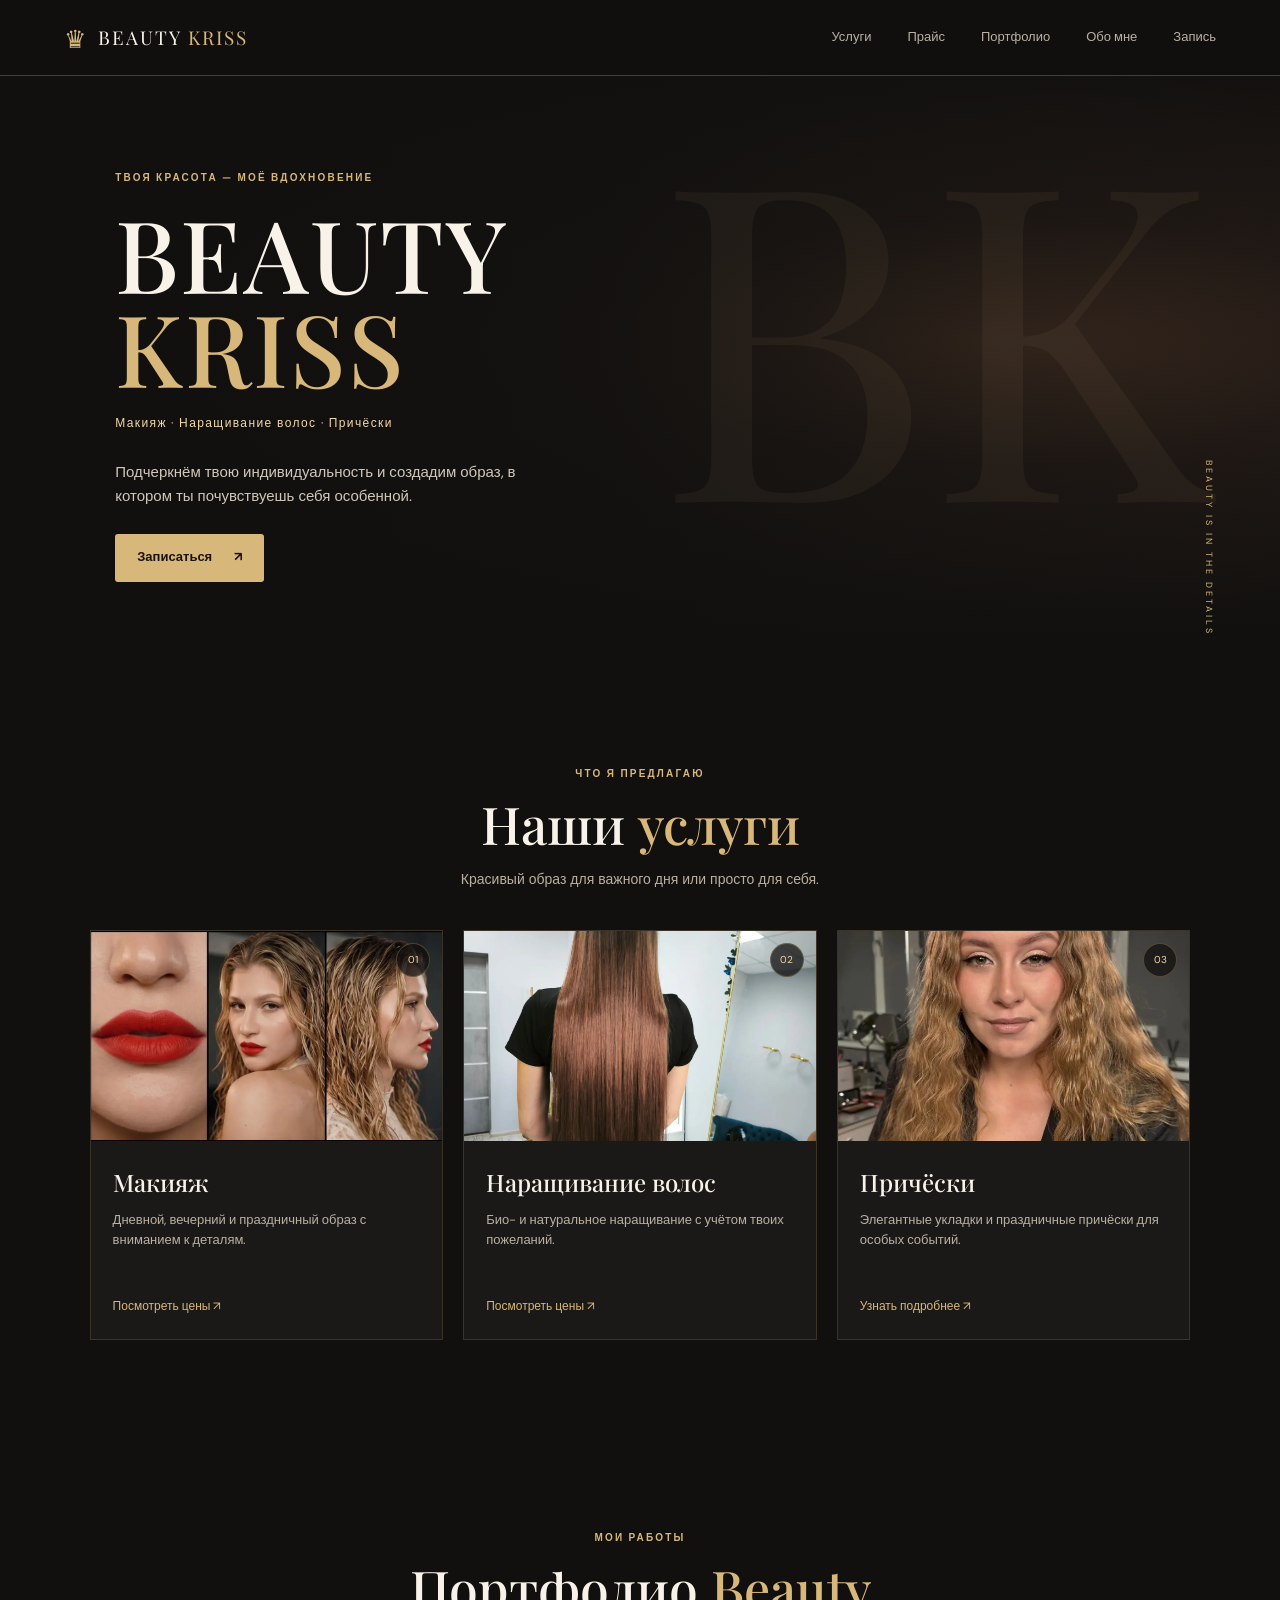
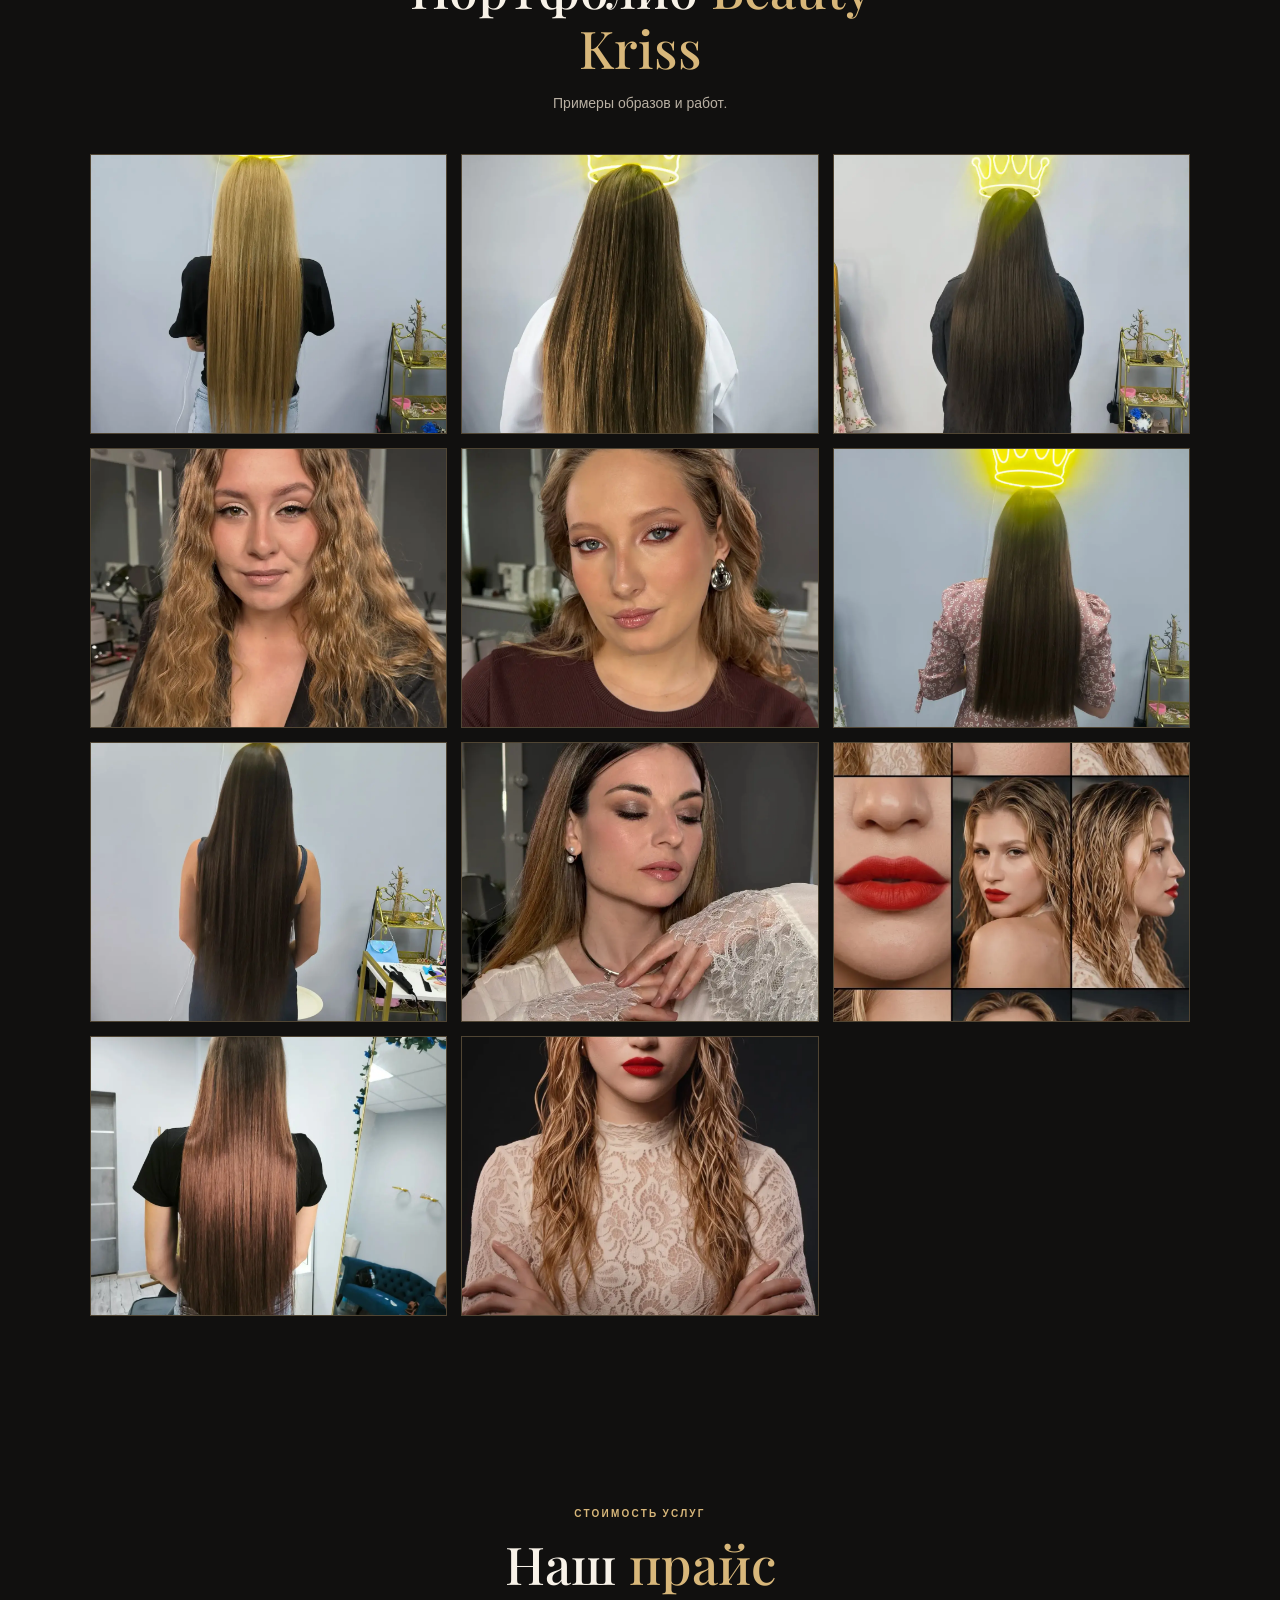
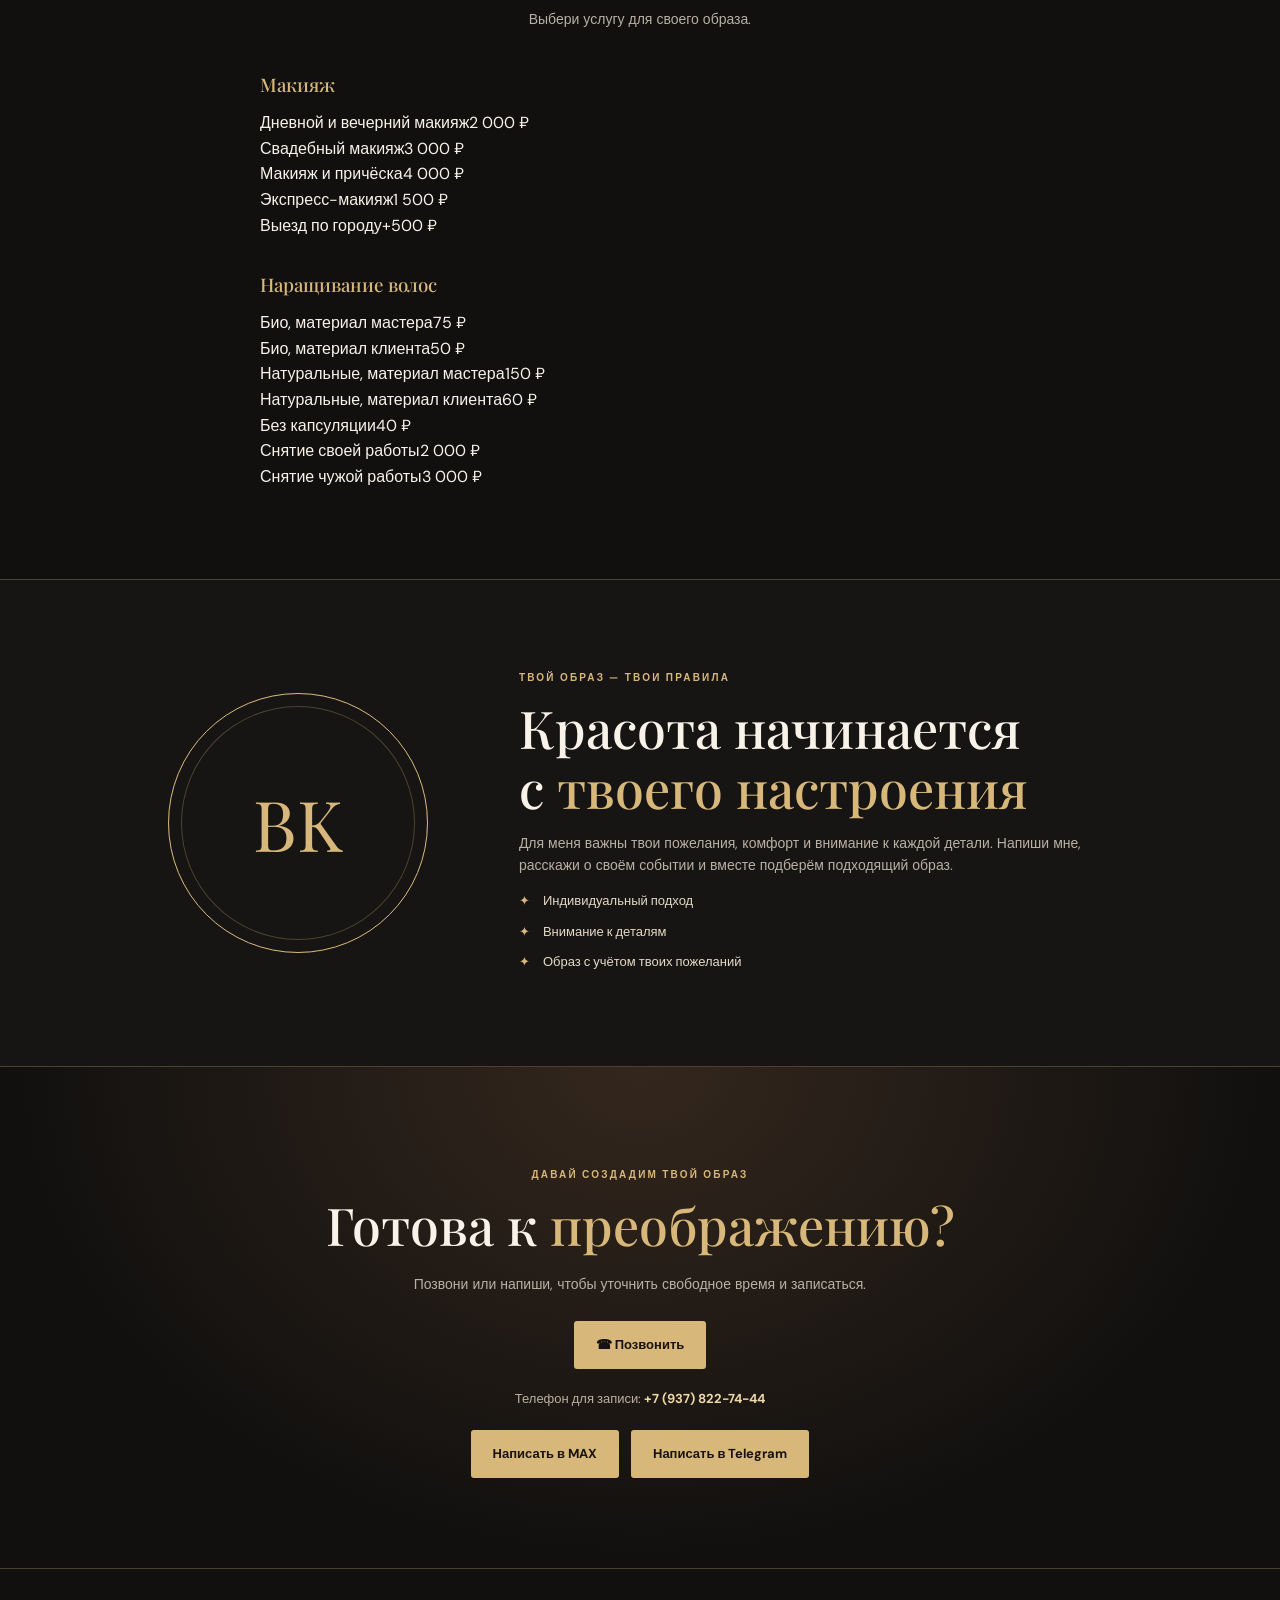
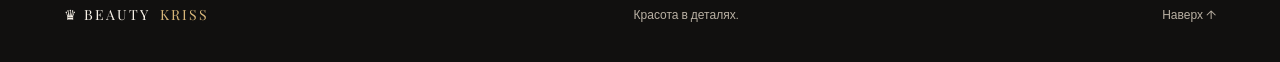
==== index.html @ 86d6865a "Refresh cached portfolio styling" ====
<!DOCTYPE html>
<html lang="ru">
<head>
  <meta charset="UTF-8">
  <meta name="viewport" content="width=device-width, initial-scale=1.0">
  <meta name="theme-color" content="#11100f">
  <meta name="description" content="Beauty Kriss — макияж, наращивание волос и причёски. Запись на услуги.">
  <title>Beauty Kriss — красота в деталях</title>
  <link rel="stylesheet" href="style.css?v=20261013b">
</head>
<body>

<header class="topbar">
  <a class="brand" href="#home" aria-label="Beauty Kriss — главная">
    <span class="crown">♛</span>
    <span>BEAUTY <i>KRISS</i></span>
  </a>
  <button class="menu-toggle" id="menuToggle" aria-label="Открыть меню" aria-expanded="false">☰</button>
  <nav id="navMenu">
    <a href="#services">Услуги</a>
    <a href="#prices">Прайс</a>
    <a href="#portfolio">Портфолио</a>
    <a href="#about">Обо мне</a>
    <a href="#contact">Запись</a>
  </nav>
</header>

<main>
  <section class="hero" id="home">
    <div class="hero-shade"></div>
    <div class="hero-content">
      <p class="eyebrow">ТВОЯ КРАСОТА — МОЁ ВДОХНОВЕНИЕ</p>
      <h1>BEAUTY<br><span>KRISS</span></h1>
      <p class="hero-subtitle">Макияж · Наращивание волос · Причёски</p>
      <p class="hero-copy">Подчеркнём твою индивидуальность и создадим образ, в котором ты почувствуешь себя особенной.</p>
      <a class="button button-gold" href="#contact">Записаться <span>↗</span></a>
    </div>
    <div class="hero-note">BEAUTY IS IN THE DETAILS</div>
  </section>

  <section class="section" id="services">
    <div class="section-heading">
      <p class="eyebrow">ЧТО Я ПРЕДЛАГАЮ</p>
      <h2>Наши <span>услуги</span></h2>
      <p>Красивый образ для важного дня или просто для себя.</p>
    </div>

    <div class="service-grid">
      <article class="service-card">
        <div class="service-art makeup-art" role="img" aria-label="Макияж Beauty Kriss"
          style="position:relative;padding:0;background-image:url('work10jpg.WEBP');background-size:cover;background-position:center;">
          <span style="position:absolute;top:12px;right:12px;background:#11100fbb;">01</span>
        </div>
        <div class="service-info">
          <h3>Макияж</h3>
          <p>Дневной, вечерний и праздничный образ с вниманием к деталям.</p>
          <a href="#prices">Посмотреть цены ↗</a>
        </div>
      </article>

      <article class="service-card">
        <div class="service-art hair-art" role="img" aria-label="Наращивание волос Beauty Kriss"
          style="position:relative;padding:0;background-image:url('work11.jpg.WEBP');background-size:cover;background-position:center;">
          <span style="position:absolute;top:12px;right:12px;background:#11100fbb;">02</span>
        </div>
        <div class="service-info">
          <h3>Наращивание волос</h3>
          <p>Био- и натуральное наращивание с учётом твоих пожеланий.</p>
          <a href="#prices">Посмотреть цены ↗</a>
        </div>
      </article>

      <article class="service-card">
        <div class="service-art style-art" role="img" aria-label="Причёски Beauty Kriss"
          style="position:relative;padding:0;background-image:url('work5.jpg.WEBP');background-size:cover;background-position:center;">
          <span style="position:absolute;top:12px;right:12px;background:#11100fbb;">03</span>
        </div>
        <div class="service-info">
          <h3>Причёски</h3>
          <p>Элегантные укладки и праздничные причёски для особых событий.</p>
          <a href="#contact">Узнать подробнее ↗</a>
        </div>
      </article>
    </div>
  </section>


  <section class="section portfolio-section" id="portfolio">
    <div class="section-heading">
      <p class="eyebrow">МОИ РАБОТЫ</p>
      <h2>Портфолио <span>Beauty Kriss</span></h2>
      <p>Примеры образов и работ.</p>
    </div>
    <div class="portfolio-grid">
      <img src="work1.jpg.WEBP" alt="Работа Beauty Kriss 1" loading="lazy">
      <img src="work3.jpg.WEBP" alt="Работа Beauty Kriss 3" loading="lazy">
      <img src="work4.jpg.WEBP" alt="Работа Beauty Kriss 4" loading="lazy">
      <img src="work5.jpg.WEBP" alt="Работа Beauty Kriss 5" loading="lazy">
      <img src="work6.jpg.WEBP" alt="Работа Beauty Kriss 6" loading="lazy">
      <img src="work7.jpg.WEBP" alt="Работа Beauty Kriss 7" loading="lazy">
      <img src="work8.jpg.WEBP" alt="Работа Beauty Kriss 8" loading="lazy">
      <img src="work9.jpg.WEBP" alt="Работа Beauty Kriss 9" loading="lazy">
      <img src="work10jpg.WEBP" alt="Работа Beauty Kriss 10" loading="lazy">
      <img src="work11.jpg.WEBP" alt="Работа Beauty Kriss 11" loading="lazy">
      <img src="work12.jpg.WEBP" alt="Работа Beauty Kriss 12" loading="lazy">
    </div>
  </section>

  <section class="section" id="prices">
    <div class="section-heading">
      <p class="eyebrow">СТОИМОСТЬ УСЛУГ</p>
      <h2>Наш <span>прайс</span></h2>
      <p>Выбери услугу для своего образа.</p>
    </div>

    <div style="max-width:760px;margin:auto;">
      <h3 style="color:#d8b77a;margin:24px 0 10px;">Макияж</h3>
      <div class="price-row"><span>Дневной и вечерний макияж</span><span>2 000 ₽</span></div>
      <div class="price-row"><span>Свадебный макияж</span><span>3 000 ₽</span></div>
      <div class="price-row"><span>Макияж и причёска</span><span>4 000 ₽</span></div>
      <div class="price-row"><span>Экспресс-макияж</span><span>1 500 ₽</span></div>
      <div class="price-row"><span>Выезд по городу</span><span>+500 ₽</span></div>

      <h3 style="color:#d8b77a;margin:32px 0 10px;">Наращивание волос</h3>
      <div class="price-row"><span>Био, материал мастера</span><span>75 ₽</span></div>
      <div class="price-row"><span>Био, материал клиента</span><span>50 ₽</span></div>
      <div class="price-row"><span>Натуральные, материал мастера</span><span>150 ₽</span></div>
      <div class="price-row"><span>Натуральные, материал клиента</span><span>60 ₽</span></div>
      <div class="price-row"><span>Без капсуляции</span><span>40 ₽</span></div>
      <div class="price-row"><span>Снятие своей работы</span><span>2 000 ₽</span></div>
      <div class="price-row"><span>Снятие чужой работы</span><span>3 000 ₽</span></div>
    </div>
  </section>

  <section class="about-section" id="about">
    <div class="about-mark">BK</div>
    <div>
      <p class="eyebrow">ТВОЙ ОБРАЗ — ТВОИ ПРАВИЛА</p>
      <h2>Красота начинается<br>с <span>твоего настроения</span></h2>
      <p class="about-copy">Для меня важны твои пожелания, комфорт и внимание к каждой детали. Напиши мне, расскажи о своём событии и вместе подберём подходящий образ.</p>
      <ul class="feature-list">
        <li><span>✦</span> Индивидуальный подход</li>
        <li><span>✦</span> Внимание к деталям</li>
        <li><span>✦</span> Образ с учётом твоих пожеланий</li>
      </ul>
    </div>
  </section>

  <section class="contact-section" id="contact">
    <p class="eyebrow">ДАВАЙ СОЗДАДИМ ТВОЙ ОБРАЗ</p>
    <h2>Готова к <span>преображению?</span></h2>
    <p>Позвони или напиши, чтобы уточнить свободное время и записаться.</p>

    <a class="button button-gold phone-link" id="phoneLink" href="tel:+79378227444">☎ Позвонить</a>

    <p class="phone-hint">Телефон для записи: <strong id="phoneText">+7 (937) 822-74-44</strong></p>

    <div style="display:flex;flex-wrap:wrap;justify-content:center;gap:12px;margin-top:20px;">
      <a class="button button-gold" href="https://max.ru/u/f9LHodD0cOLZ28p6ov35rkAHm4sBZKcJCW_6r4HFqyPBgzmiz52YJrcpOV4" target="_blank" rel="noopener">Написать в MAX</a>
      <a class="button button-gold" href="https://t.me/mamakriss" target="_blank" rel="noopener">Написать в Telegram</a>
    </div>
  </section>
</main>

<footer>
  <a class="brand footer-brand" href="#home">♛ BEAUTY <i>KRISS</i></a>
  <p>Красота в деталях.</p>
  <a href="#home" class="back-top">Наверх ↑</a>
</footer>

<script src="script.js"></script>
</body>
</html>

<!-- Trigger GitHub Pages rebuild for the latest Beauty Kriss update -->
---- style.css ----
@import url('https://fonts.googleapis.com/css2?family=DM+Sans:wght@400;500;600;700&family=Playfair+Display:wght@400;500;600;700&display=swap');

:root {
  --bg: #11100f;
  --panel: #1b1917;
  --gold: #d8b77a;
  --gold-light: #f0d9a8;
  --cream: #f8f2e8;
  --muted: #b9b0a3;
  --line: rgba(216,183,122,.28);
}
* { box-sizing: border-box; }
html { scroll-behavior: smooth; scroll-padding-top: 80px; }
body { margin: 0; background: var(--bg); color: var(--cream); font-family: 'DM Sans', Arial, sans-serif; line-height: 1.6; }
a { color: inherit; text-decoration: none; }
.topbar { min-height: 76px; padding: 15px clamp(18px, 5vw, 70px); display: flex; align-items: center; justify-content: space-between; gap: 24px; background: rgba(17,16,15,.96); border-bottom: 1px solid var(--line); position: sticky; top: 0; z-index: 10; }
.brand { display: flex; align-items: center; gap: 10px; font-family: 'Playfair Display', Georgia, serif; letter-spacing: 2px; font-size: 19px; }
.brand i { color: var(--gold); font-style: normal; }
.crown { color: var(--gold); font-size: 25px; }
nav { display: flex; gap: clamp(14px, 3vw, 36px); color: var(--muted); font-size: 13px; }
nav a:hover, .service-info a:hover { color: var(--gold-light); }
.menu-toggle { display: none; border: 1px solid var(--line); color: var(--gold); background: transparent; border-radius: 8px; padding: 8px 11px; font-size: 19px; }
.hero { min-height: 590px; position: relative; display: flex; align-items: center; overflow: hidden; padding: 70px clamp(22px, 9vw, 130px); background: radial-gradient(ellipse at 78% 45%, #493324 0%, #241b16 27%, #11100f 65%); }
.hero:after { content: 'BK'; position: absolute; right: 5%; top: 4%; font: 300 clamp(190px, 36vw, 440px)/1 'Playfair Display', Georgia, serif; color: rgba(216,183,122,.055); pointer-events: none; }
.hero-shade { position: absolute; inset: 0; background: linear-gradient(90deg, rgba(17,16,15,.96) 0%, rgba(17,16,15,.82) 48%, rgba(17,16,15,.2) 100%); }
.hero-content { position: relative; z-index: 1; max-width: 620px; }
.eyebrow { color: var(--gold); letter-spacing: 2.2px; font-size: 10px; font-weight: 700; }
h1, h2, h3 { font-family: 'Playfair Display', Georgia, serif; font-weight: 500; }
h1 { font-size: clamp(54px, 9vw, 100px); line-height: .94; letter-spacing: 2px; margin: 20px 0; }
h1 span, h2 span { color: var(--gold); }
.hero-subtitle { color: var(--gold-light); font-size: 12px; letter-spacing: 1.4px; }
.hero-copy { max-width: 420px; color: #d0c7bc; font-size: 15px; margin: 26px 0; }
.button { min-height: 48px; display: inline-flex; align-items: center; justify-content: center; gap: 22px; padding: 13px 22px; border-radius: 3px; font-size: 13px; font-weight: 700; transition: transform .2s, background .2s; }
.button:hover { transform: translateY(-2px); }
.button-gold { background: var(--gold); color: #19130d; }
.button-gold:hover { background: var(--gold-light); }
.hero-note { position: absolute; right: 5%; bottom: 30px; z-index: 1; font-size: 9px; letter-spacing: 3px; color: var(--gold); writing-mode: vertical-rl; }
.section { padding: 90px clamp(20px, 7vw, 100px); }
.section-heading { text-align: center; max-width: 550px; margin: 0 auto 40px; }
.section-heading h2, .about-section h2, .contact-section h2 { font-size: clamp(34px, 5vw, 52px); line-height: 1.15; margin: 12px 0; }
.section-heading > p:last-child, .contact-section > p:not(.eyebrow):not(.phone-hint):not(.small-note) { color: var(--muted); font-size: 14px; }
.service-grid { display: grid; grid-template-columns: repeat(3, minmax(0, 1fr)); gap: 20px; max-width: 1120px; margin: auto; }
.service-card { background: var(--panel); border: 1px solid rgba(216,183,122,.16); }
.service-art { height: 210px; display: flex; align-items: flex-start; justify-content: flex-end; padding: 15px; background-color: #35271f; background-image: linear-gradient(145deg, rgba(216,183,122,.12), transparent 50%), radial-gradient(ellipse at 45% 80%, #805b40 0%, #38261d 42%, #191615 75%); }
.service-art span { color: var(--gold-light); border: 1px solid var(--line); border-radius: 50%; width: 34px; height: 34px; display: grid; place-items: center; font-size: 10px; }
.hair-art { background-image: linear-gradient(145deg, rgba(216,183,122,.1), transparent 50%), radial-gradient(ellipse at 60% 75%, #654735 0%, #2a201a 50%, #171514 80%); }
.style-art { background-image: linear-gradient(145deg, rgba(216,183,122,.12), transparent 50%), radial-gradient(ellipse at 40% 70%, #76513c 0%, #30221b 50%, #171514 80%); }
.service-info { padding: 22px; }
.service-info h3 { font-size: 24px; margin: 0 0 8px; }
.service-info p { color: var(--muted); font-size: 13px; min-height: 62px; margin: 0 0 20px; }
.service-info a { color: var(--gold); font-size: 12px; }

.portfolio-grid { display: grid; grid-template-columns: repeat(3, minmax(0, 1fr)); gap: 14px; max-width: 1120px; margin: auto; }
.portfolio-grid img { display: block; width: 100%; height: clamp(170px, 24vw, 280px); aspect-ratio: auto; object-fit: cover; border: 1px solid var(--line); background: var(--panel); }

.about-section { border-top: 1px solid var(--line); border-bottom: 1px solid var(--line); background: #171513; padding: 80px clamp(22px, 10vw, 140px); display: grid; grid-template-columns: .7fr 1.3fr; align-items: center; gap: 50px; }
.about-mark { width: min(260px, 100%); aspect-ratio: 1; border: 1px solid var(--gold); border-radius: 50%; display: grid; place-items: center; color: var(--gold); font: 70px 'Playfair Display', Georgia, serif; box-shadow: inset 0 0 0 12px #171513, inset 0 0 0 13px var(--line); margin: auto; }
.about-copy { max-width: 620px; color: var(--muted); font-size: 14px; }
.feature-list { list-style: none; padding: 0; display: grid; gap: 10px; color: #e5d9c8; font-size: 13px; }
.feature-list span { color: var(--gold); margin-right: 10px; }
.contact-section { padding: 90px 20px; text-align: center; background: radial-gradient(ellipse at center top, #34271d, #11100f 70%); }
.contact-section > p:not(.eyebrow):not(.phone-hint):not(.small-note) { max-width: 460px; margin: 18px auto 26px; }
.phone-hint { color: var(--muted); font-size: 13px; margin-top: 20px; }
.phone-hint strong { color: var(--gold-light); }
.small-note { font-size: 11px; color: #84796d; }
footer { padding: 25px clamp(20px, 5vw, 70px); display: flex; align-items: center; justify-content: space-between; gap: 16px; border-top: 1px solid var(--line); }
footer p, .back-top { color: var(--muted); font-size: 12px; }
.footer-brand { font-size: 14px; }
@media (max-width: 700px) {
  .topbar { min-height: 66px; }
  .brand { font-size: 16px; }
  .menu-toggle { display: block; }
  nav { display: none; position: absolute; left: 0; right: 0; top: 65px; padding: 18px 22px 22px; background: #171513; border-bottom: 1px solid var(--line); flex-direction: column; gap: 17px; }
  nav.open { display: flex; }
  .hero { min-height: 590px; padding-top: 75px; padding-bottom: 85px; background-position: center; }
  .hero-shade { background: linear-gradient(90deg, rgba(17,16,15,.94), rgba(17,16,15,.58)), linear-gradient(0deg, rgba(17,16,15,.5), transparent); }
  .hero-copy { font-size: 14px; }
  .hero-note { right: 15px; }
  .section { padding-top: 65px; padding-bottom: 65px; }
  .service-grid { grid-template-columns: 1fr; max-width: 440px; }
  .portfolio-grid { grid-template-columns: repeat(2, minmax(0, 1fr)); gap: 10px; }
  .portfolio-grid img { height: 165px; }
  .service-art { height: 190px; }
  .service-info p { min-height: 0; }
  .about-section { grid-template-columns: 1fr; gap: 32px; padding-top: 60px; padding-bottom: 60px; }
  .about-mark { width: 150px; font-size: 48px; }
  footer { flex-wrap: wrap; }
}
@media (prefers-reduced-motion: reduce) { html { scroll-behavior: auto; } *, *::before, *::after { transition: none !important; } }
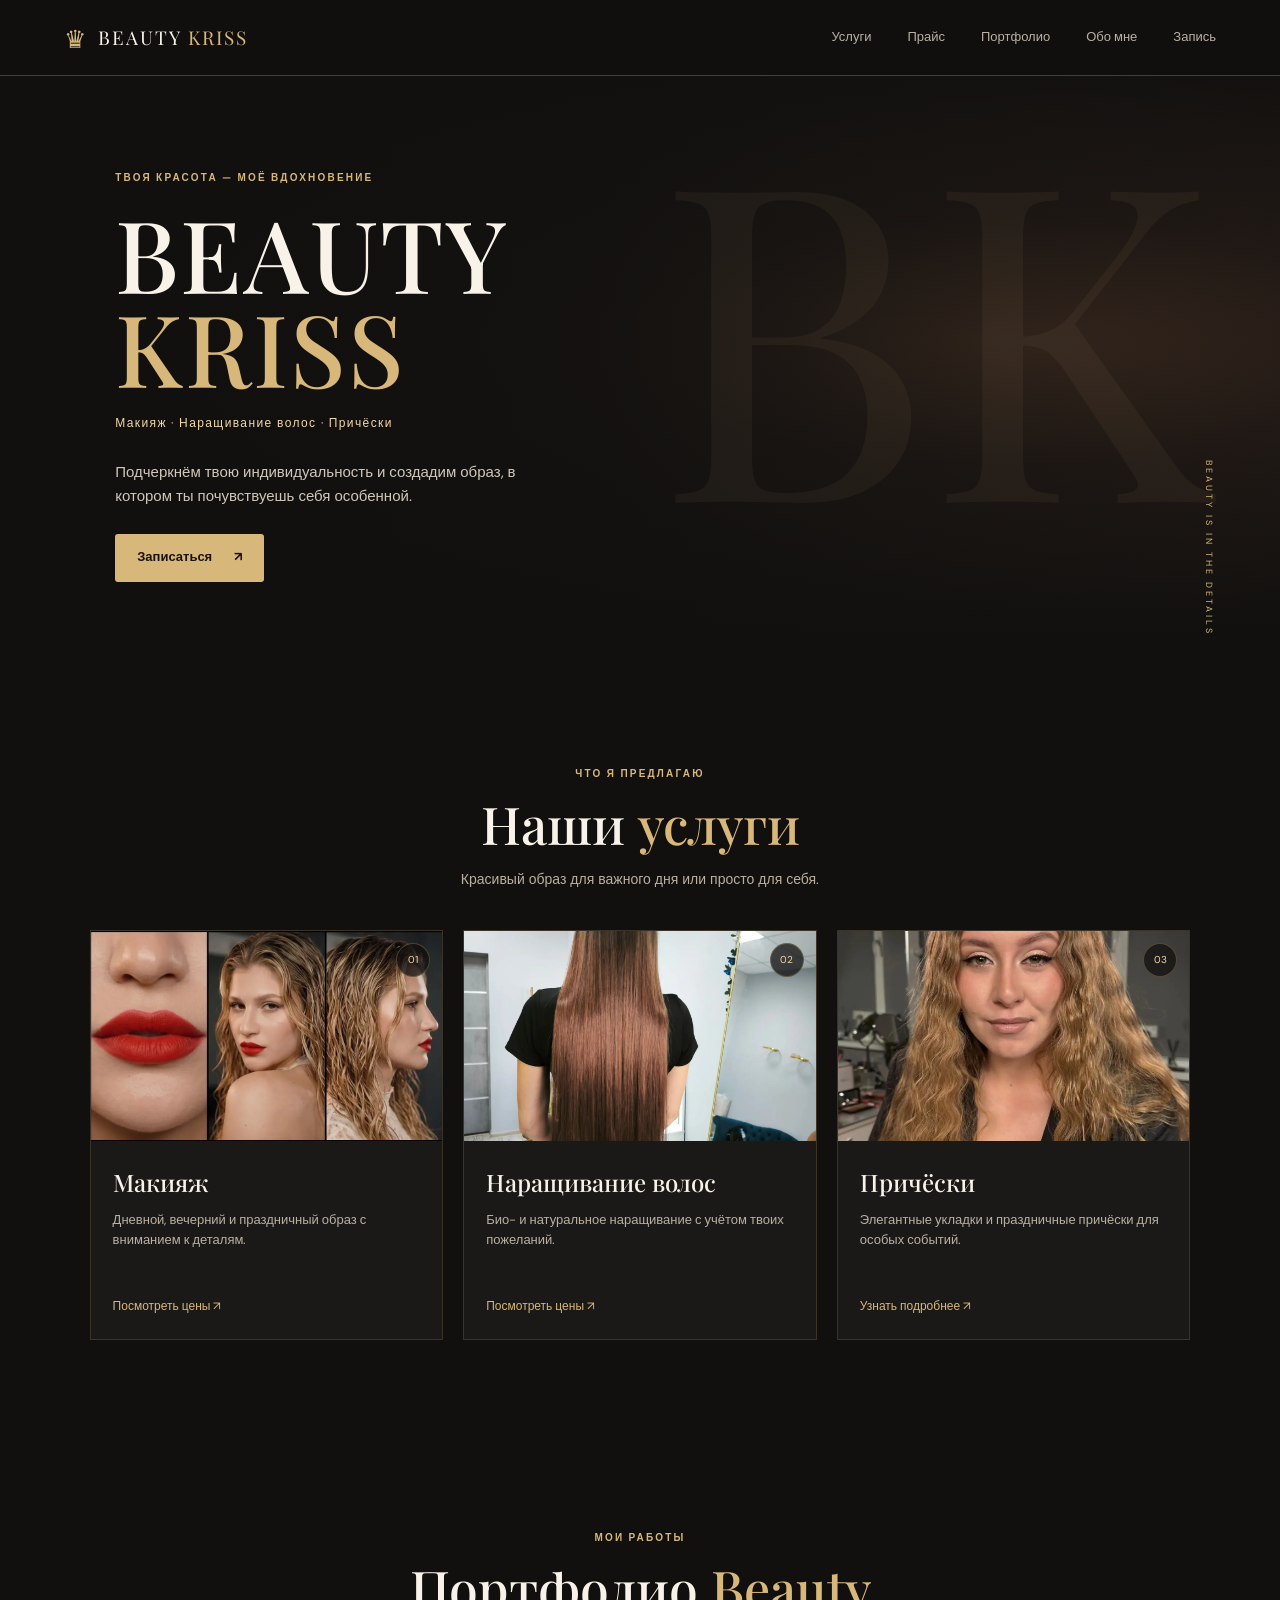
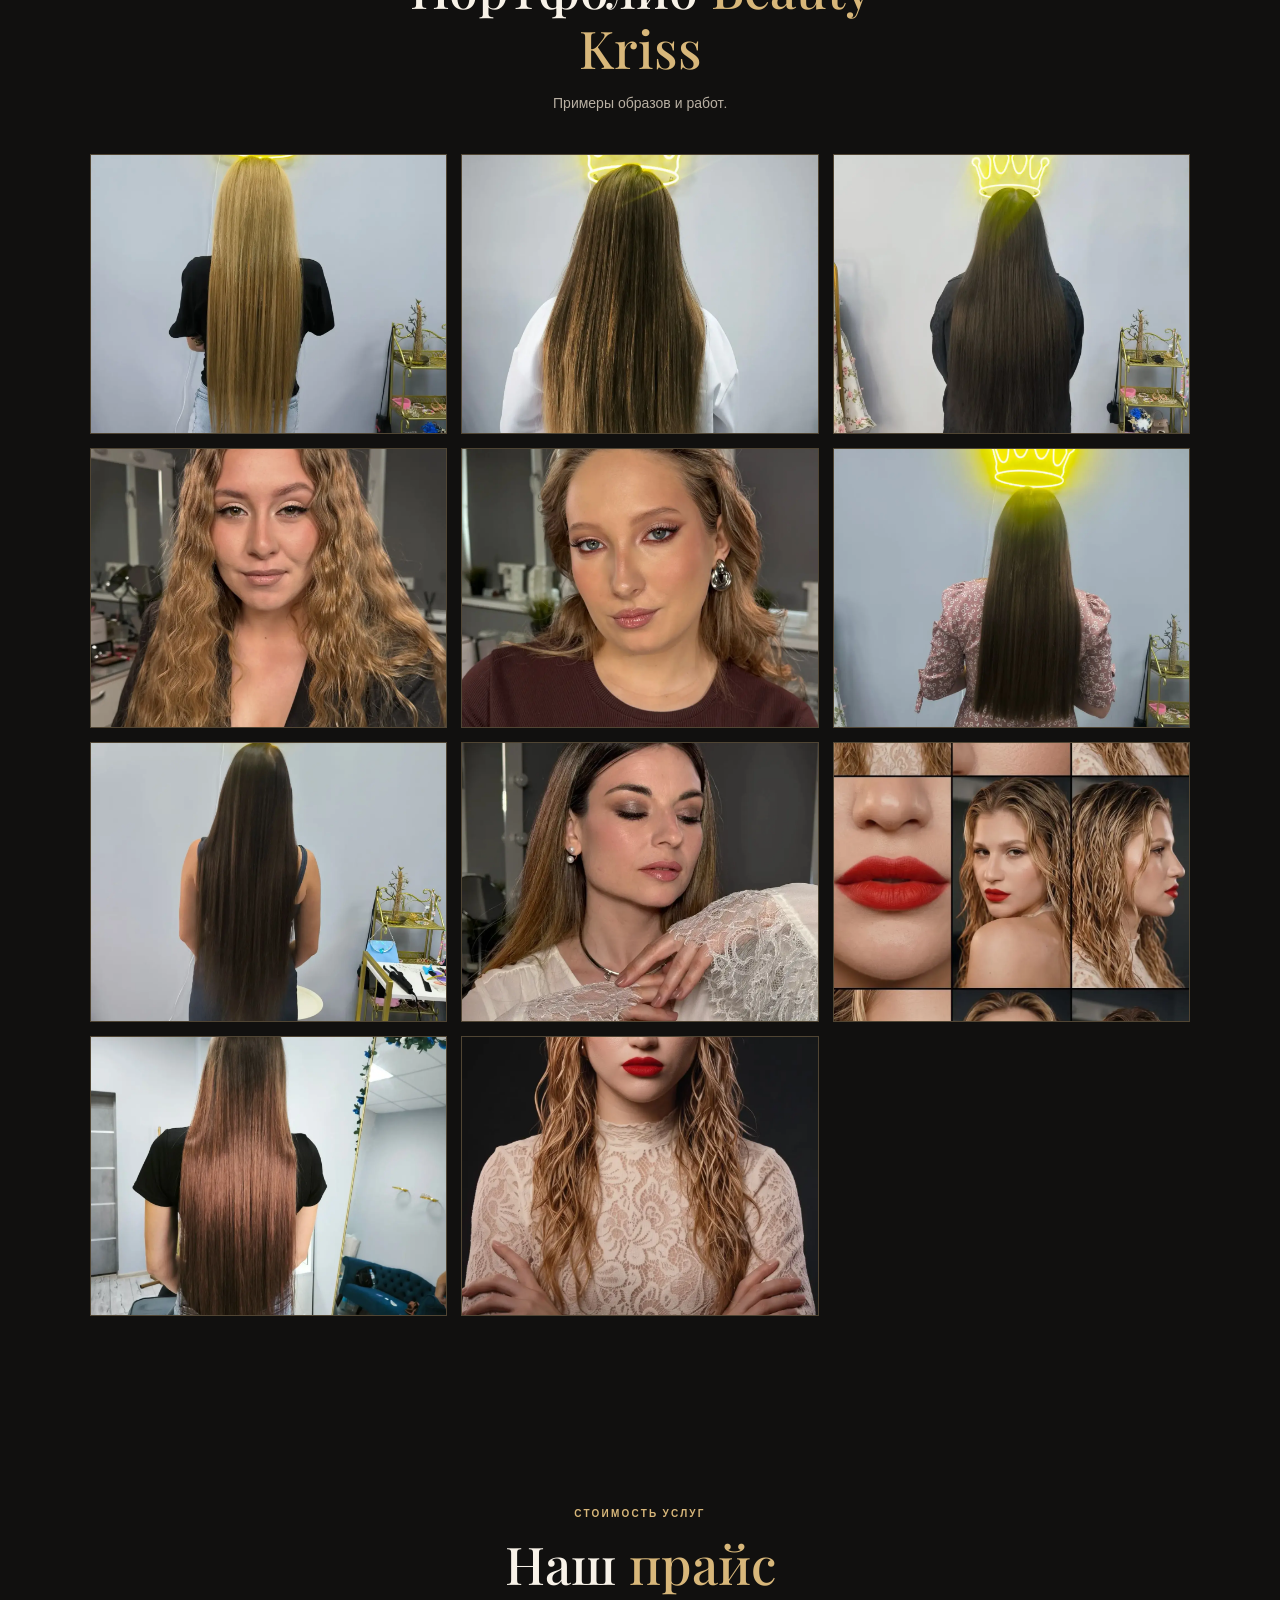
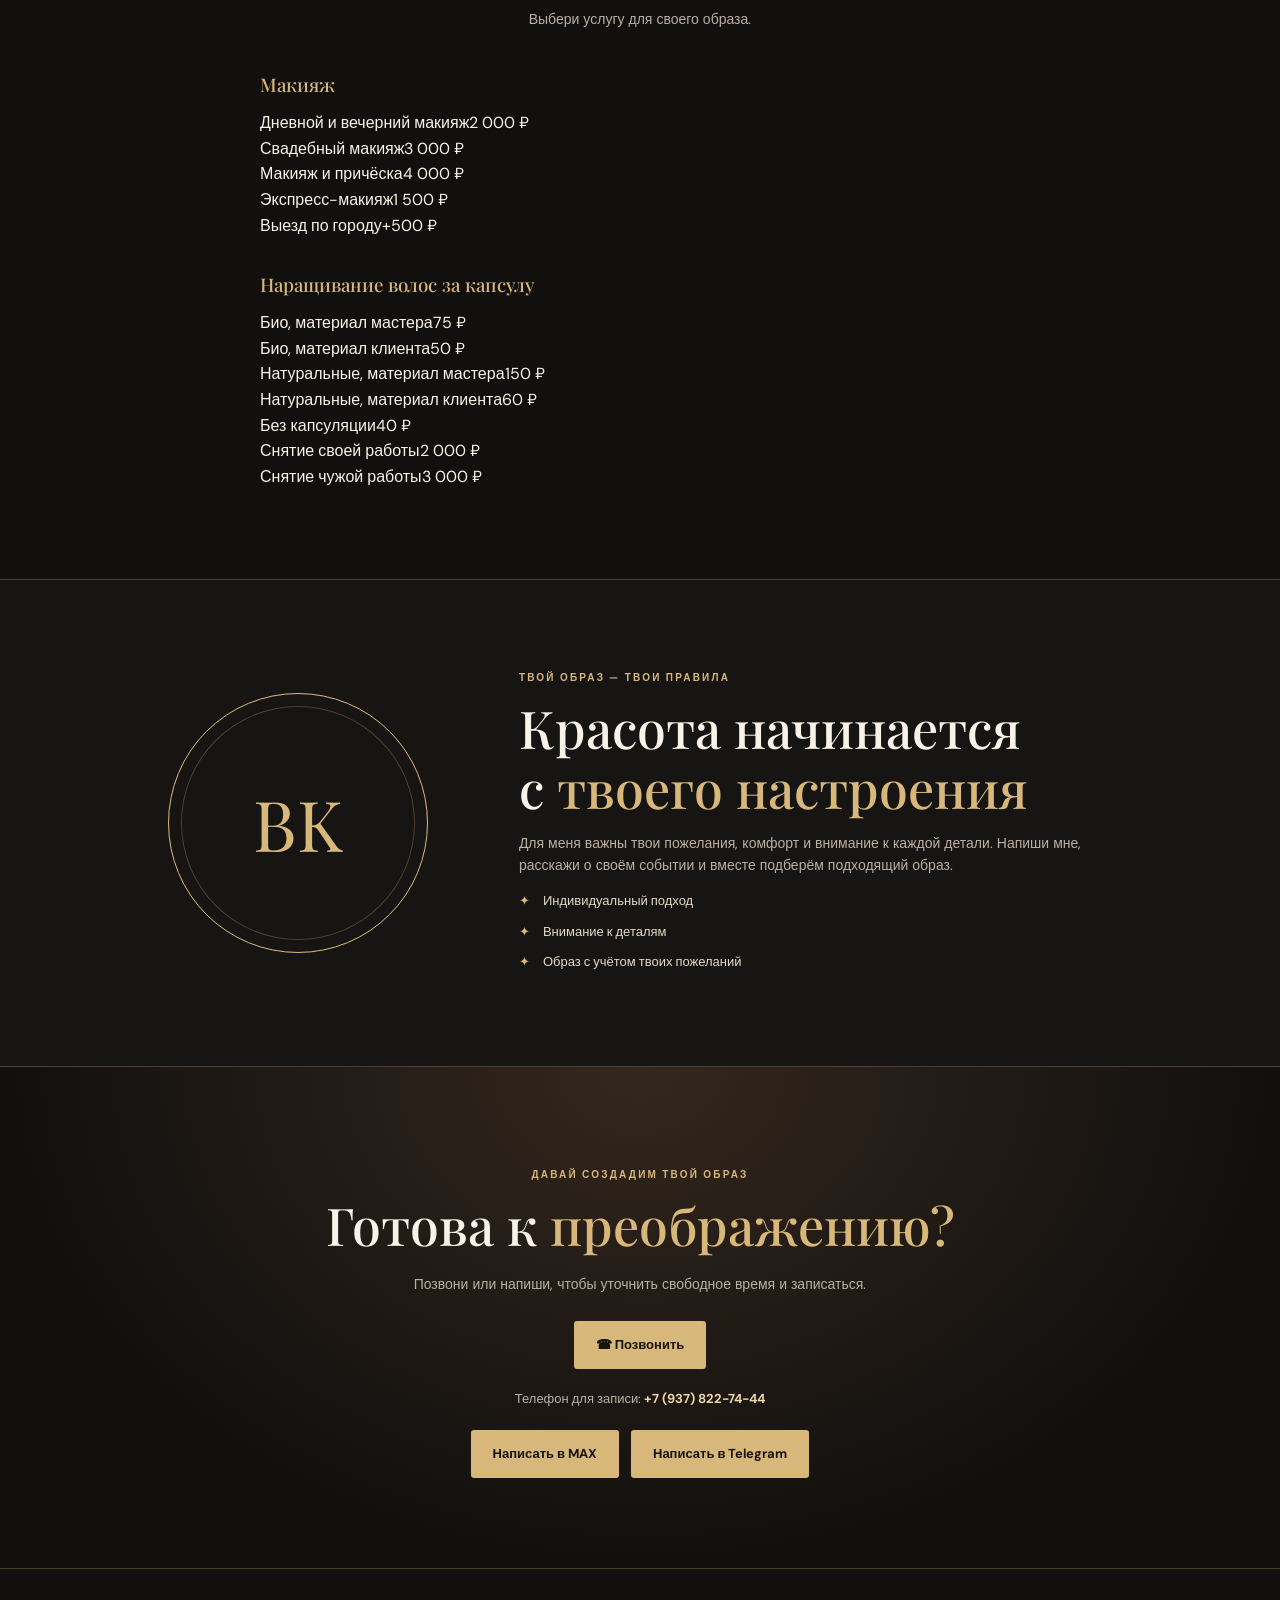
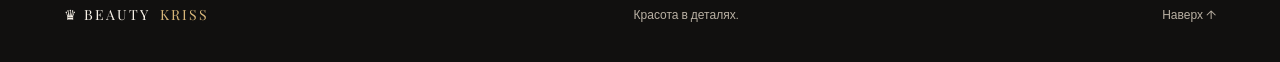
==== commit 91960ce9: "Update hair extension price heading" ====
--- a/index.html
+++ b/index.html
@@ -122,7 +122,7 @@
       <div class="price-row"><span>Экспресс-макияж</span><span>1 500 ₽</span></div>
       <div class="price-row"><span>Выезд по городу</span><span>+500 ₽</span></div>
 
-      <h3 style="color:#d8b77a;margin:32px 0 10px;">Наращивание волос</h3>
+      <h3 style="color:#d8b77a;margin:32px 0 10px;">Наращивание волос за капсулу</h3>
       <div class="price-row"><span>Био, материал мастера</span><span>75 ₽</span></div>
       <div class="price-row"><span>Био, материал клиента</span><span>50 ₽</span></div>
       <div class="price-row"><span>Натуральные, материал мастера</span><span>150 ₽</span></div>
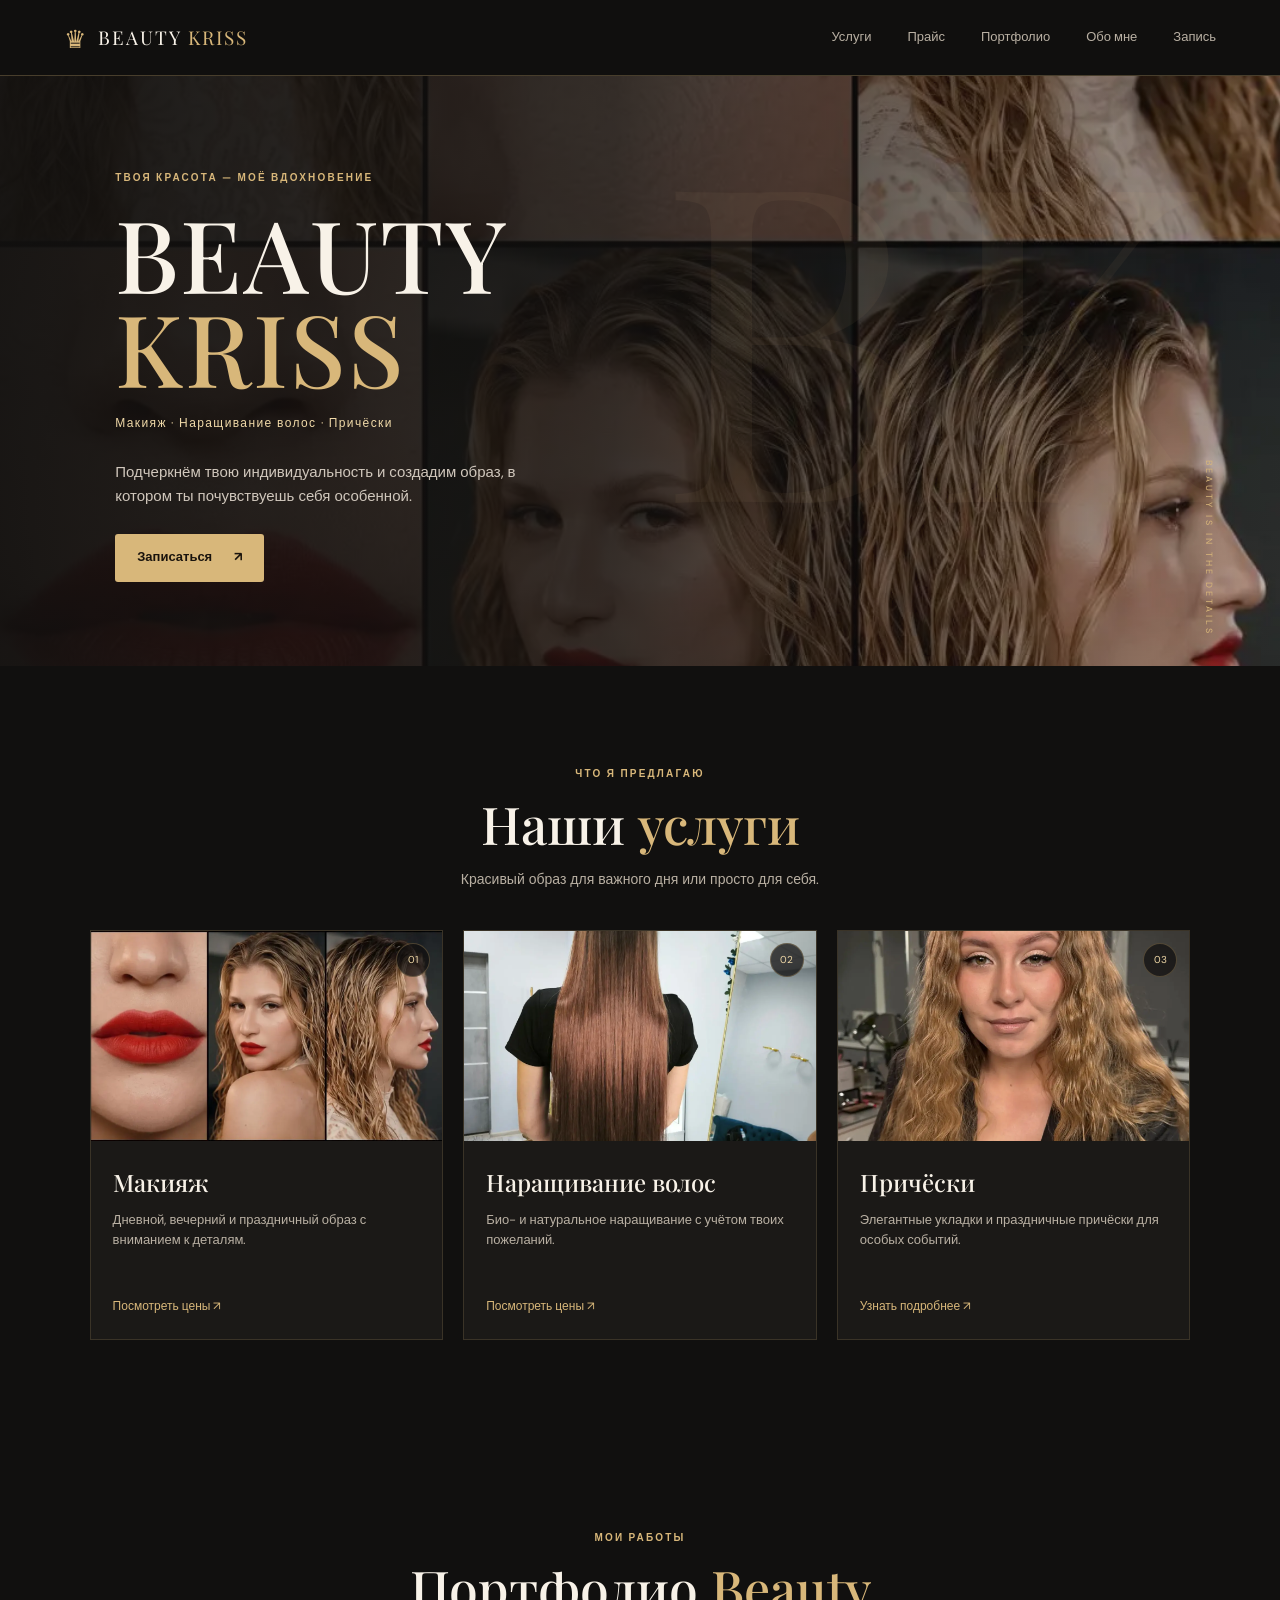
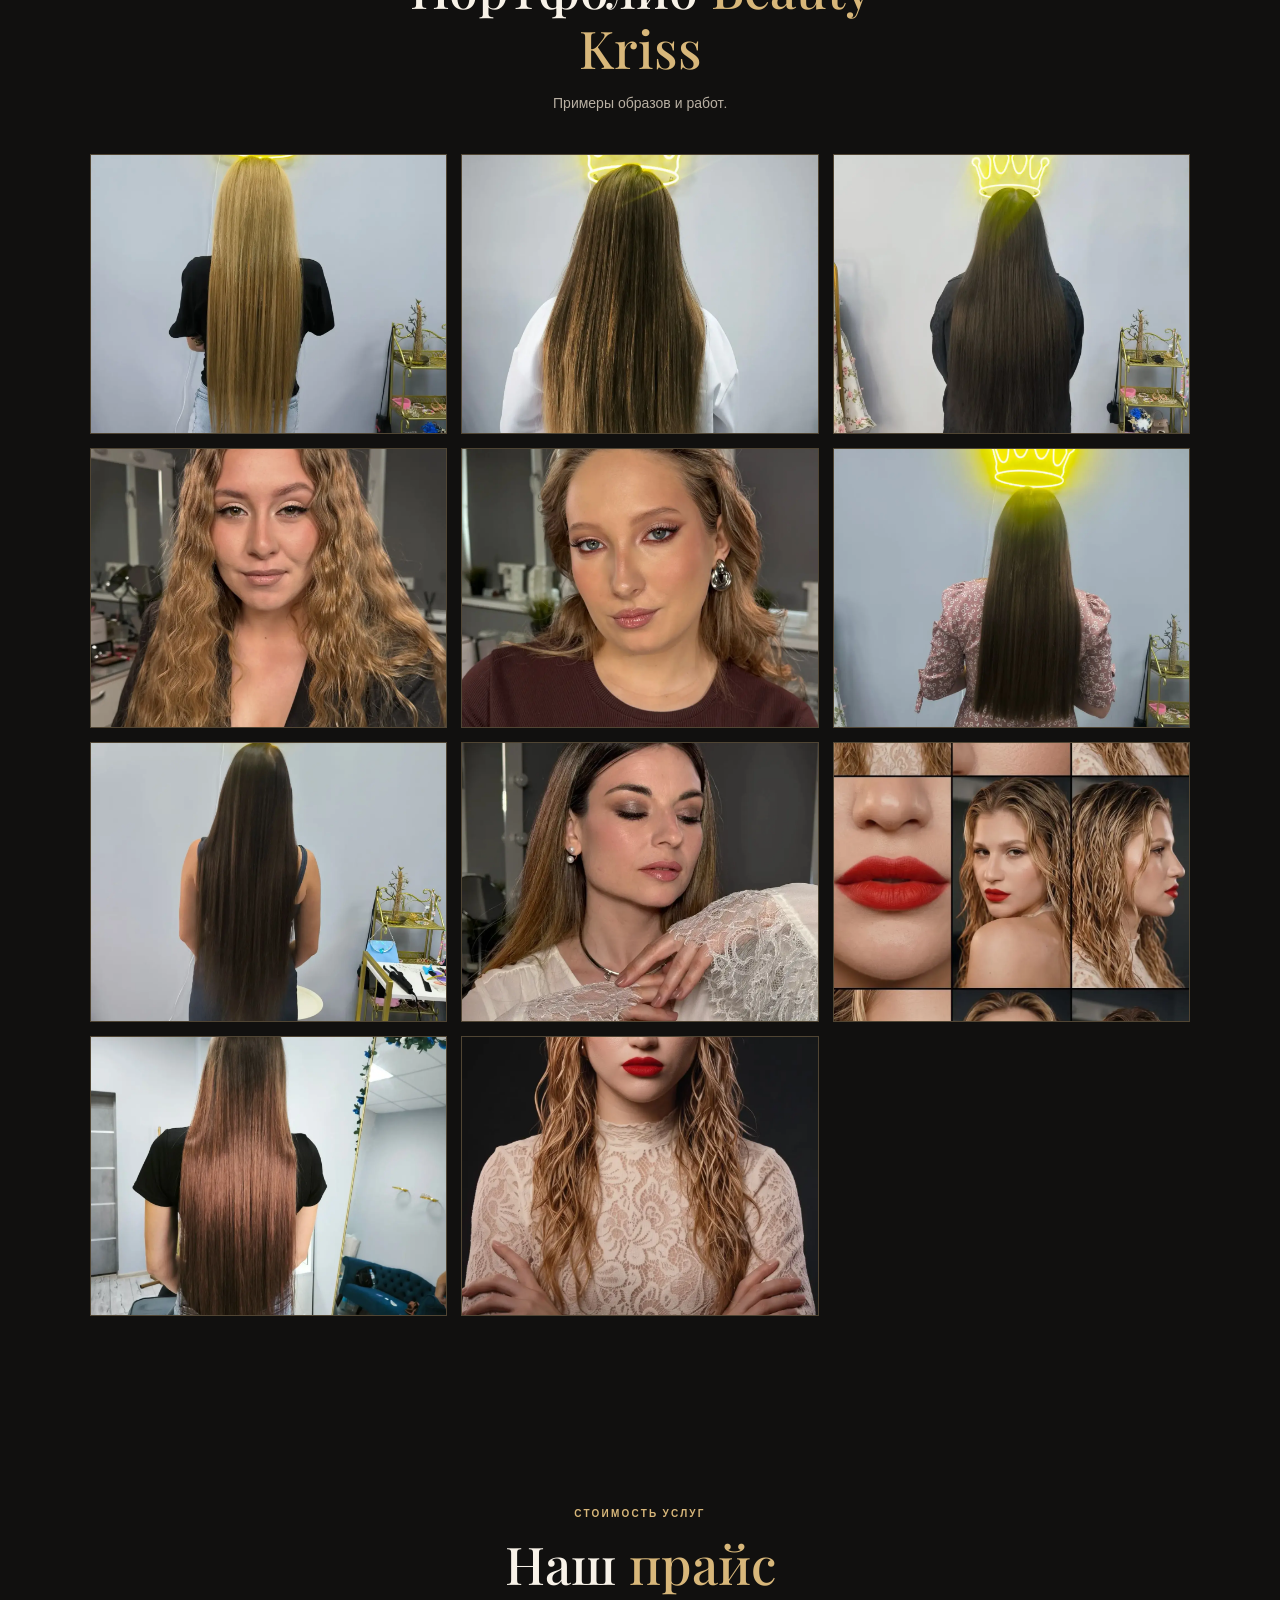
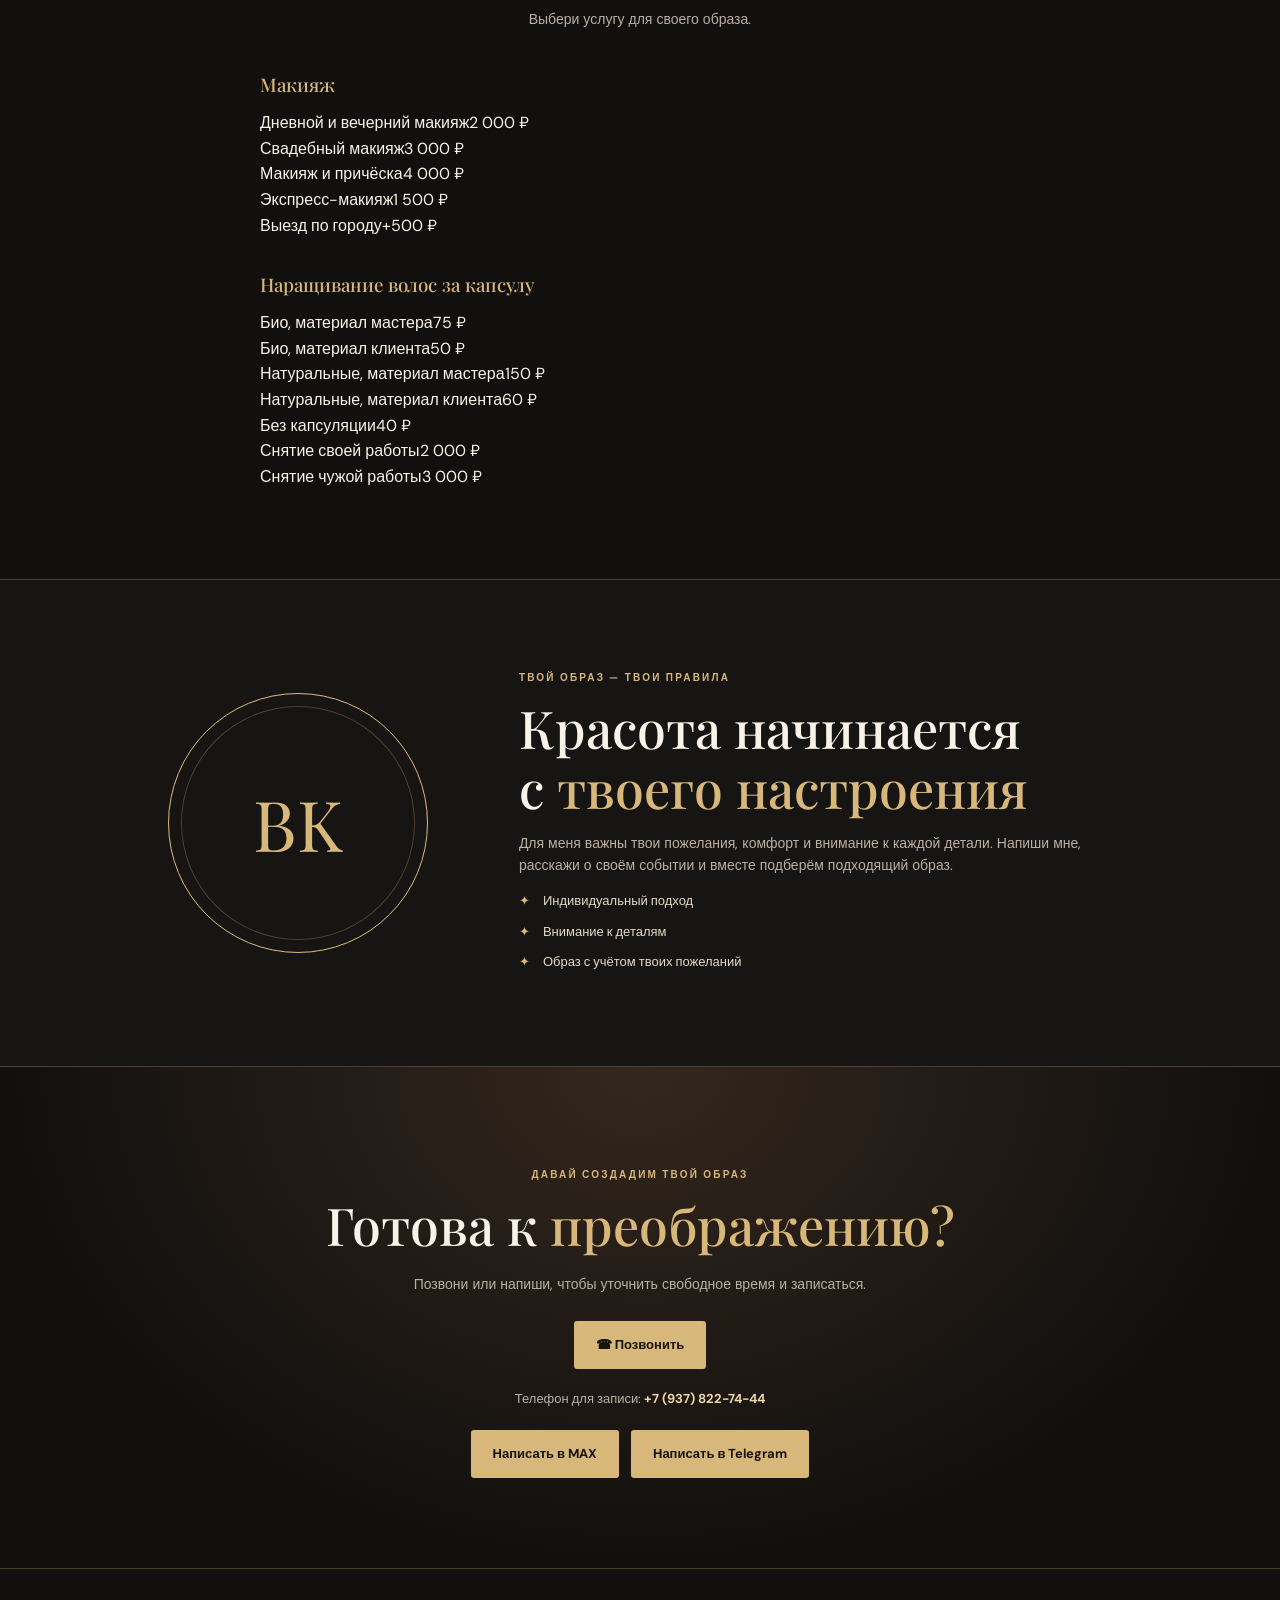
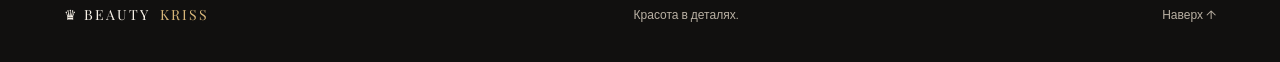
==== commit 357ffc09: "Refresh stylesheet cache for hero photo" ====
--- a/index.html
+++ b/index.html
@@ -5,9 +5,19 @@
   <meta charset="UTF-8">
   <meta name="viewport" content="width=device-width, initial-scale=1.0">
   <meta name="theme-color" content="#11100f">
-  <meta name="description" content="Beauty Kriss — макияж, наращивание волос и причёски. Запись на услуги.">
+  <meta name="description" content="Beauty Kriss — макияж, наращивание волос за капсулу и причёски. Посмотрите портфолио, цены и запишитесь на услугу.">
+  <meta property="og:type" content="website">
+  <meta property="og:site_name" content="Beauty Kriss">
+  <meta property="og:title" content="Beauty Kriss — макияж и наращивание волос">
+  <meta property="og:description" content="Макияж, наращивание волос за капсулу и причёски. Портфолио, цены и запись на услуги.">
+  <meta property="og:url" content="https://timkaok888-lab.github.io/beauty-kriss/">
+  <meta property="og:image" content="https://timkaok888-lab.github.io/beauty-kriss/work10jpg.WEBP">
+  <meta name="twitter:card" content="summary_large_image">
+  <meta name="twitter:title" content="Beauty Kriss — макияж и наращивание волос">
+  <meta name="twitter:description" content="Макияж, наращивание волос за капсулу и причёски. Портфолио, цены и запись на услуги.">
+  <meta name="twitter:image" content="https://timkaok888-lab.github.io/beauty-kriss/work10jpg.WEBP">
   <title>Beauty Kriss — красота в деталях</title>
-  <link rel="stylesheet" href="style.css?v=20261013b">
+  <link rel="stylesheet" href="style.css?v=20261013d">
 </head>
 <body>
 
--- a/style.css
+++ b/style.css
@@ -20,7 +20,7 @@
 nav { display: flex; gap: clamp(14px, 3vw, 36px); color: var(--muted); font-size: 13px; }
 nav a:hover, .service-info a:hover { color: var(--gold-light); }
 .menu-toggle { display: none; border: 1px solid var(--line); color: var(--gold); background: transparent; border-radius: 8px; padding: 8px 11px; font-size: 19px; }
-.hero { min-height: 590px; position: relative; display: flex; align-items: center; overflow: hidden; padding: 70px clamp(22px, 9vw, 130px); background: radial-gradient(ellipse at 78% 45%, #493324 0%, #241b16 27%, #11100f 65%); }
+.hero { min-height: 590px; position: relative; display: flex; align-items: center; overflow: hidden; padding: 70px clamp(22px, 9vw, 130px); background: url('work10jpg.WEBP') center 35% / cover no-repeat, radial-gradient(ellipse at 78% 45%, #493324 0%, #241b16 27%, #11100f 65%); }
 .hero:after { content: 'BK'; position: absolute; right: 5%; top: 4%; font: 300 clamp(190px, 36vw, 440px)/1 'Playfair Display', Georgia, serif; color: rgba(216,183,122,.055); pointer-events: none; }
 .hero-shade { position: absolute; inset: 0; background: linear-gradient(90deg, rgba(17,16,15,.96) 0%, rgba(17,16,15,.82) 48%, rgba(17,16,15,.2) 100%); }
 .hero-content { position: relative; z-index: 1; max-width: 620px; }
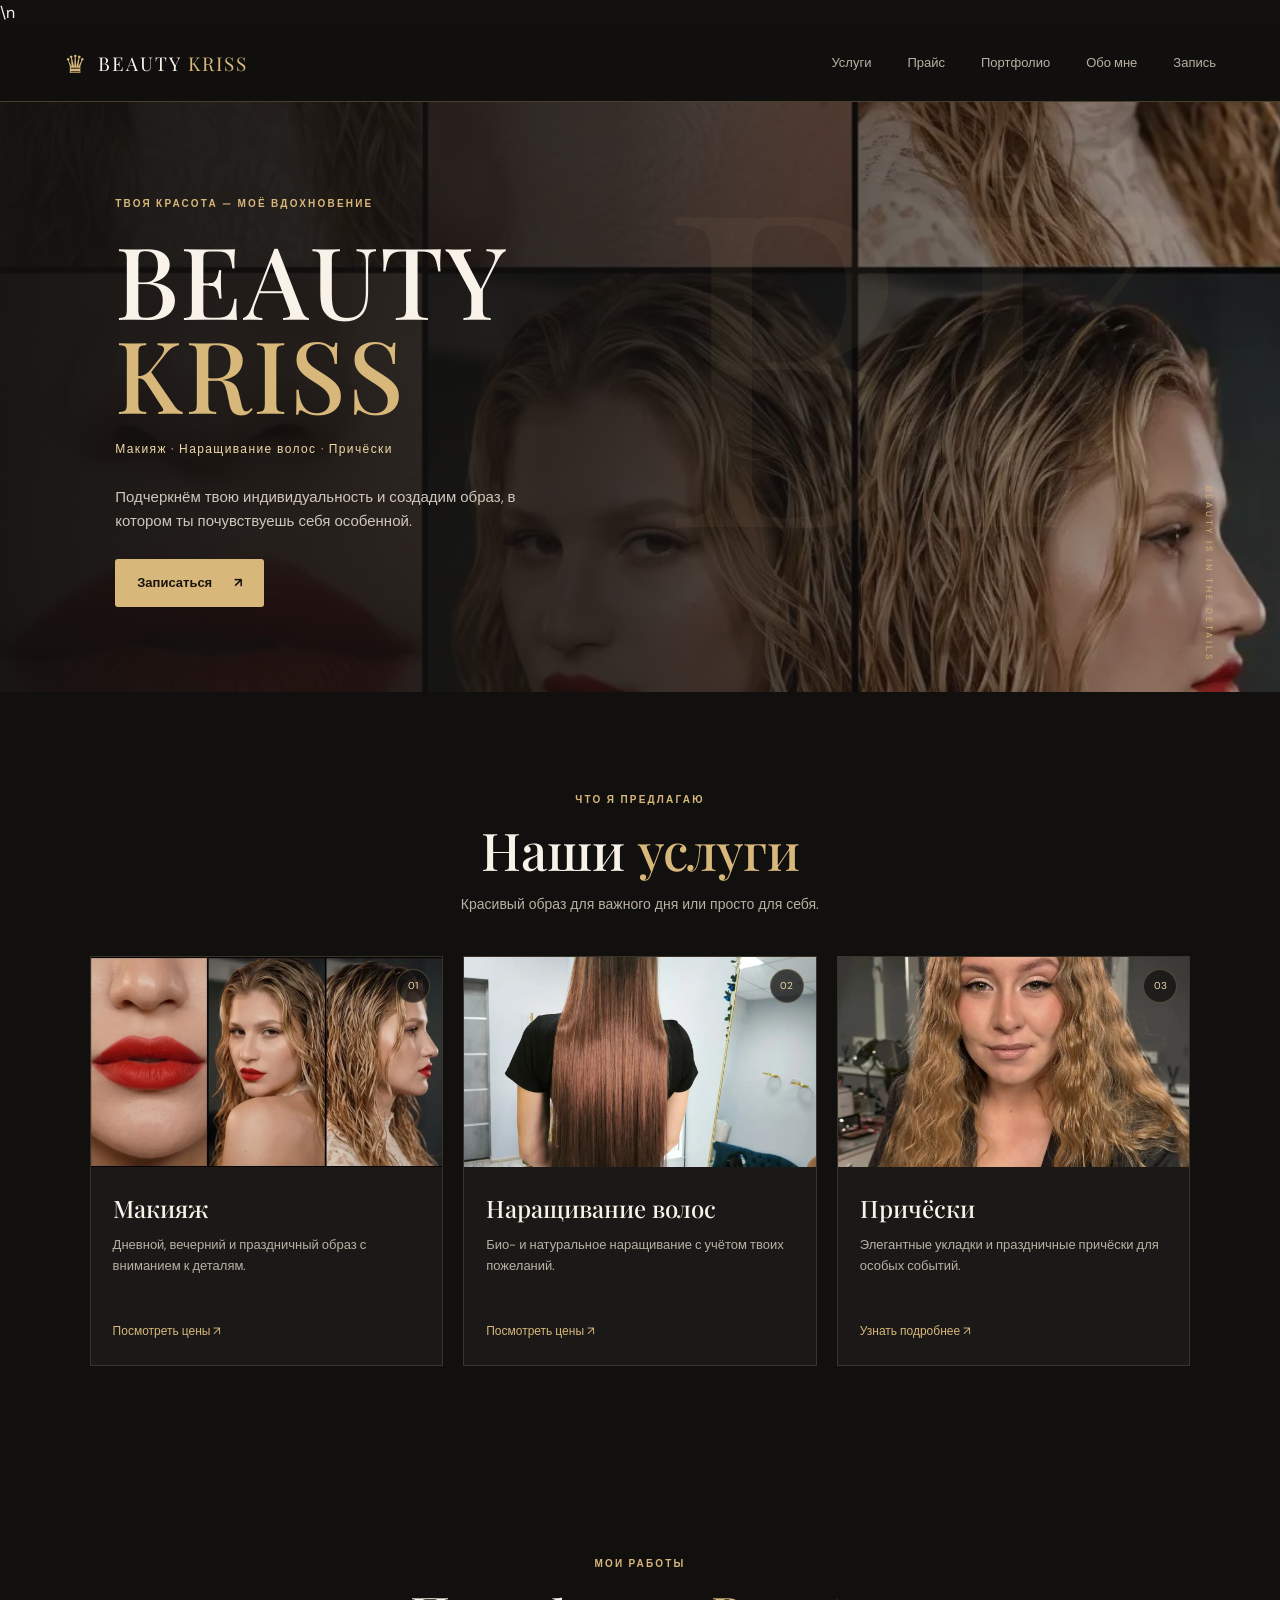
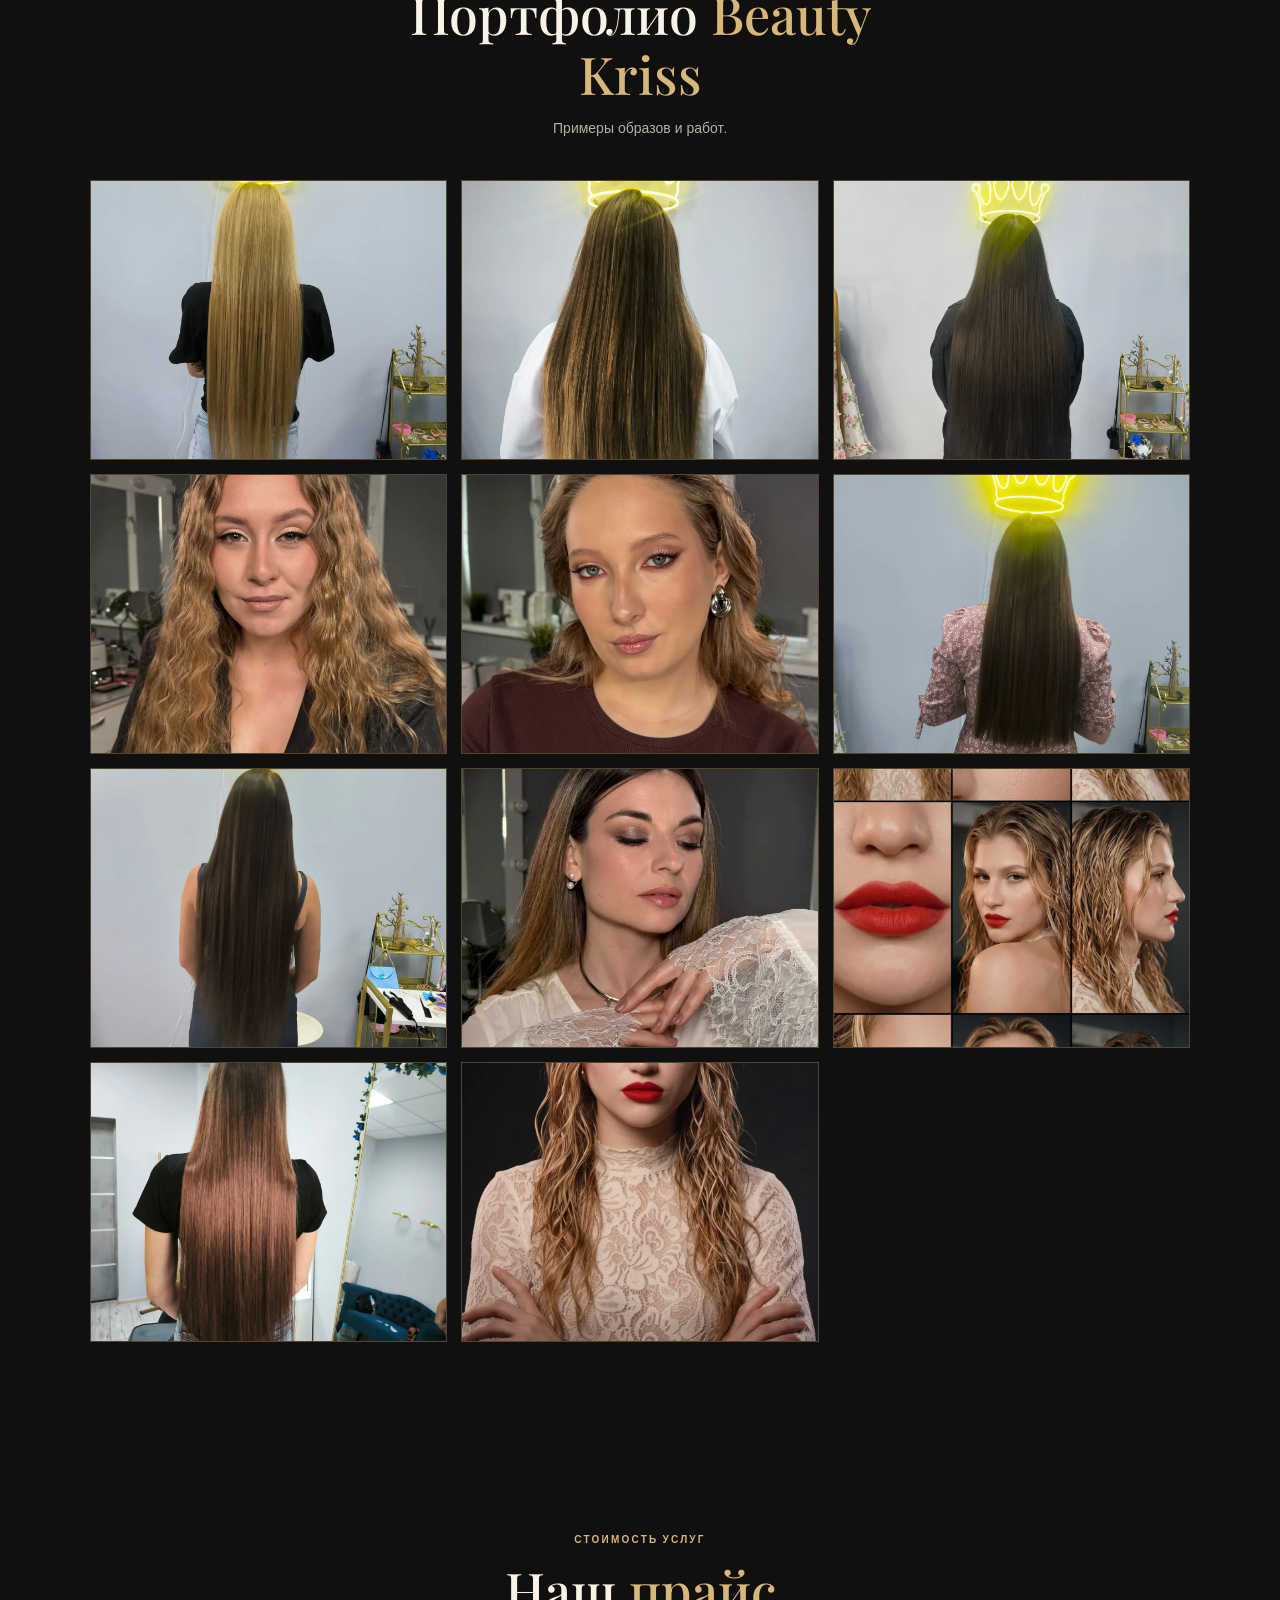
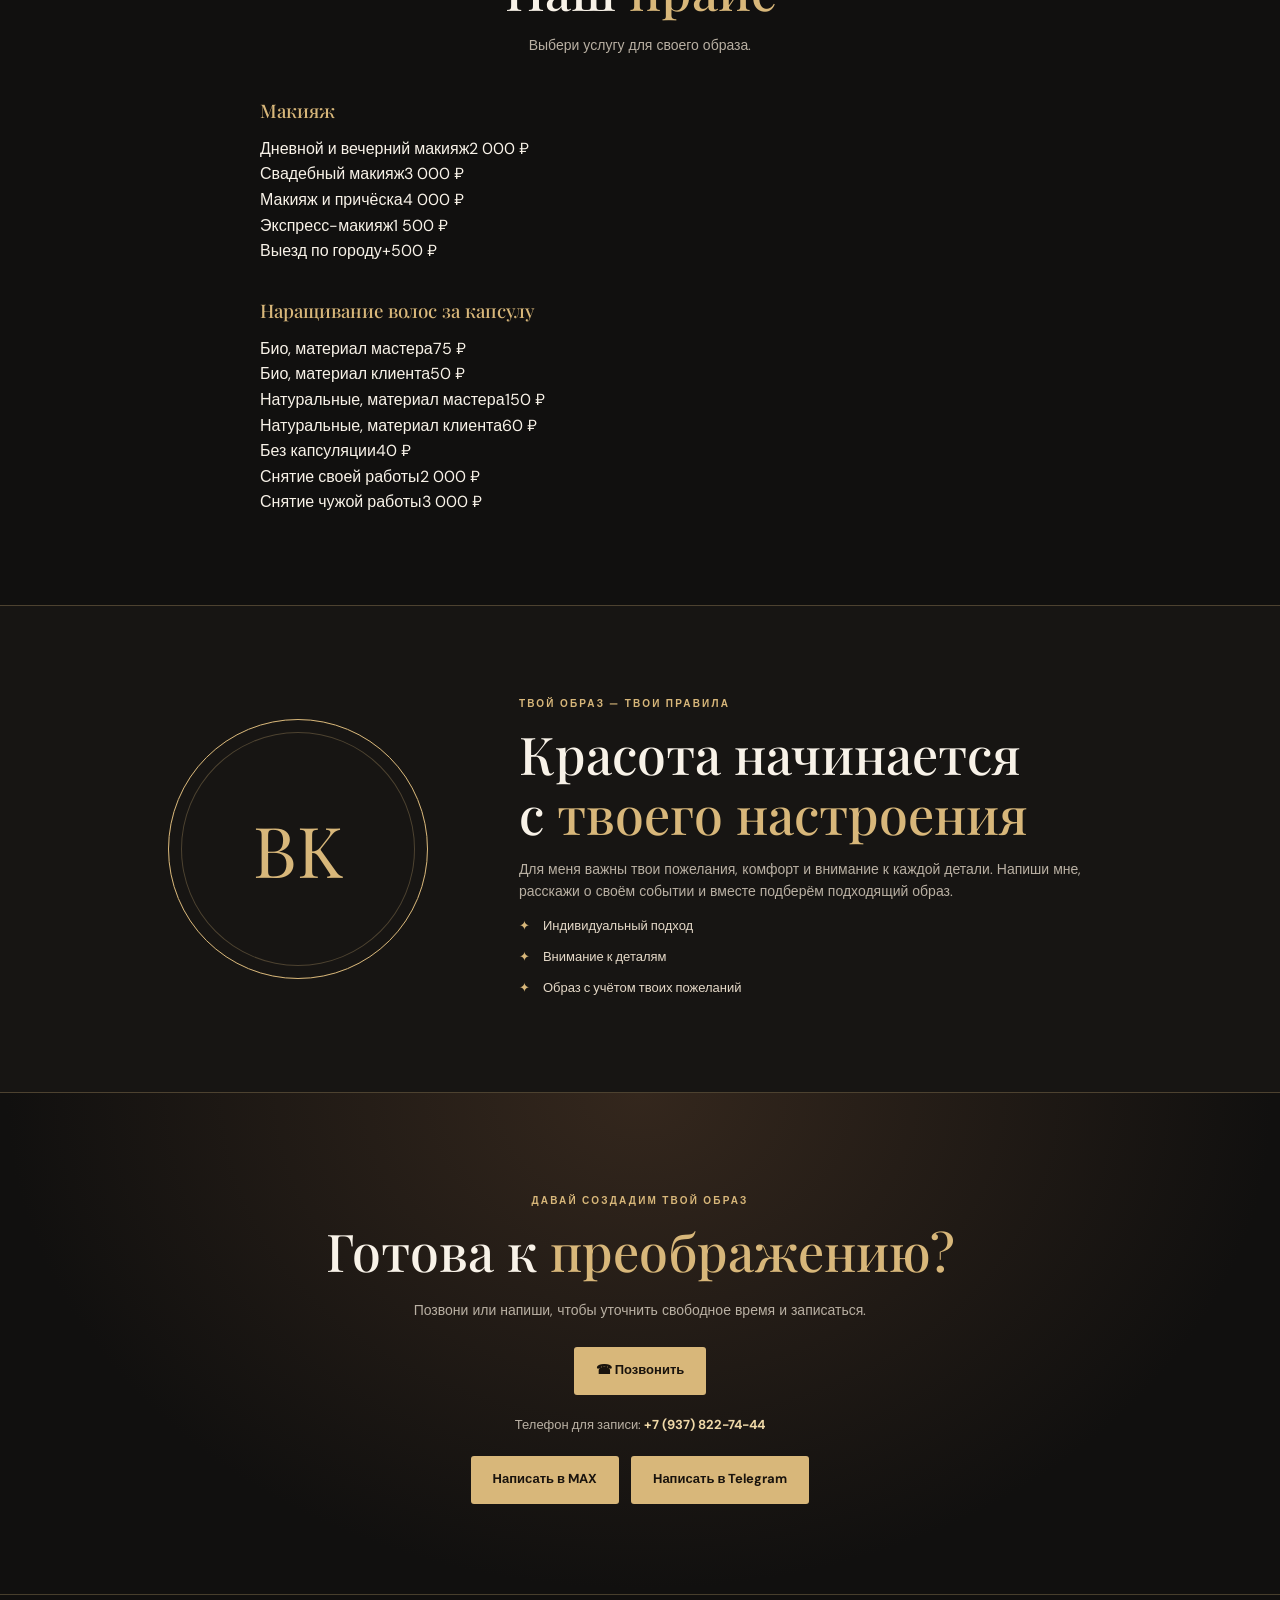
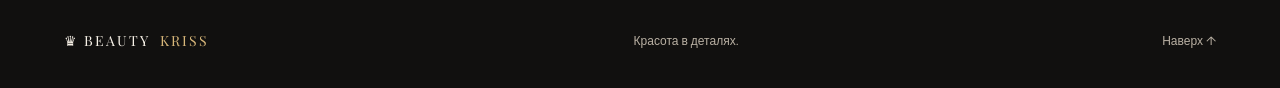
==== commit df5f8732: "Improve Russian brand search metadata and image preview" ====
--- a/index.html
+++ b/index.html
@@ -5,18 +5,33 @@
   <meta charset="UTF-8">
   <meta name="viewport" content="width=device-width, initial-scale=1.0">
   <meta name="theme-color" content="#11100f">
-  <meta name="description" content="Beauty Kriss — макияж, наращивание волос за капсулу и причёски. Посмотрите портфолио, цены и запишитесь на услугу.">
-  <meta property="og:type" content="website">
+  <meta name="description" content="Beauty Kriss (Бьюти Крис, Бьюти Крисс, Beauty Kris) — макияж, наращивание волос за капсулу и причёски. Портфолио, цены и запись.">
+  <meta name="keywords" content="Beauty Kriss, Beauty Kris, Бьюти Крис, Бьюти Крисс, Бьюти Крис макияж, макияж, наращивание волос, причёски">
+  <meta name="robots" content="index,follow,max-image-preview:large">
+  <link rel="canonical" href="https://timkaok888-lab.github.io/beauty-kriss/">
+  <meta property="og:type" content="website">\n  <meta property="og:locale" content="ru_RU">
   <meta property="og:site_name" content="Beauty Kriss">
-  <meta property="og:title" content="Beauty Kriss — макияж и наращивание волос">
+  <meta property="og:title" content="Beauty Kriss (Бьюти Крис) — макияж и наращивание волос">
   <meta property="og:description" content="Макияж, наращивание волос за капсулу и причёски. Портфолио, цены и запись на услуги.">
   <meta property="og:url" content="https://timkaok888-lab.github.io/beauty-kriss/">
   <meta property="og:image" content="https://timkaok888-lab.github.io/beauty-kriss/work10jpg.WEBP">
   <meta name="twitter:card" content="summary_large_image">
-  <meta name="twitter:title" content="Beauty Kriss — макияж и наращивание волос">
+  <meta name="twitter:title" content="Beauty Kriss (Бьюти Крис) — макияж и наращивание волос">
   <meta name="twitter:description" content="Макияж, наращивание волос за капсулу и причёски. Портфолио, цены и запись на услуги.">
   <meta name="twitter:image" content="https://timkaok888-lab.github.io/beauty-kriss/work10jpg.WEBP">
-  <title>Beauty Kriss — красота в деталях</title>
+  <title>Beauty Kriss (Бьюти Крис) — макияж и наращивание волос</title>
+  <script type="application/ld+json">
+  {
+    "@context": "https://schema.org",
+    "@type": "BeautySalon",
+    "name": "Beauty Kriss",
+    "alternateName": ["Бьюти Крис", "Бьюти Крисс", "Beauty Kris"],
+    "url": "https://timkaok888-lab.github.io/beauty-kriss/",
+    "image": "https://timkaok888-lab.github.io/beauty-kriss/work10jpg.WEBP",
+    "description": "Beauty Kriss — макияж, наращивание волос за капсулу и причёски. Портфолио, цены и запись.",
+    "telephone": "+79378227444"
+  }
+  </script>
   <link rel="stylesheet" href="style.css?v=20261013d">
 </head>
 <body>
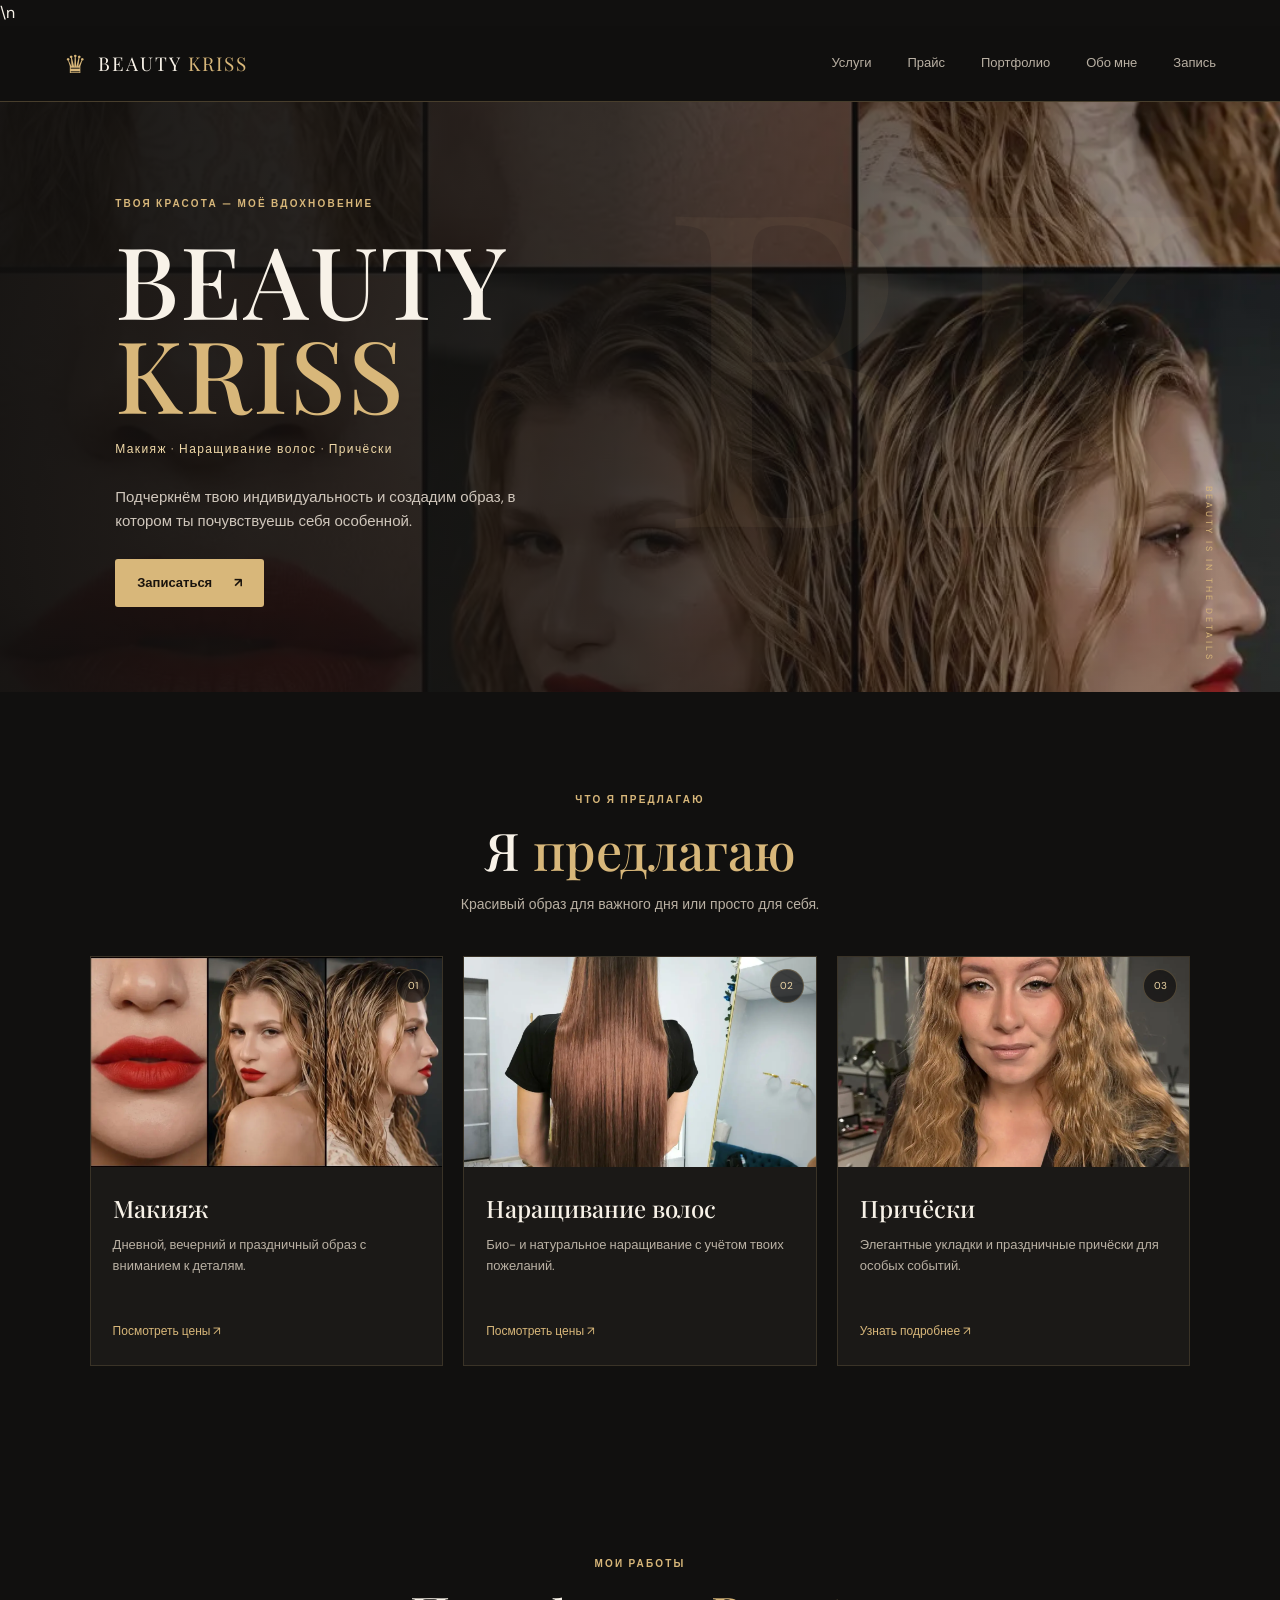
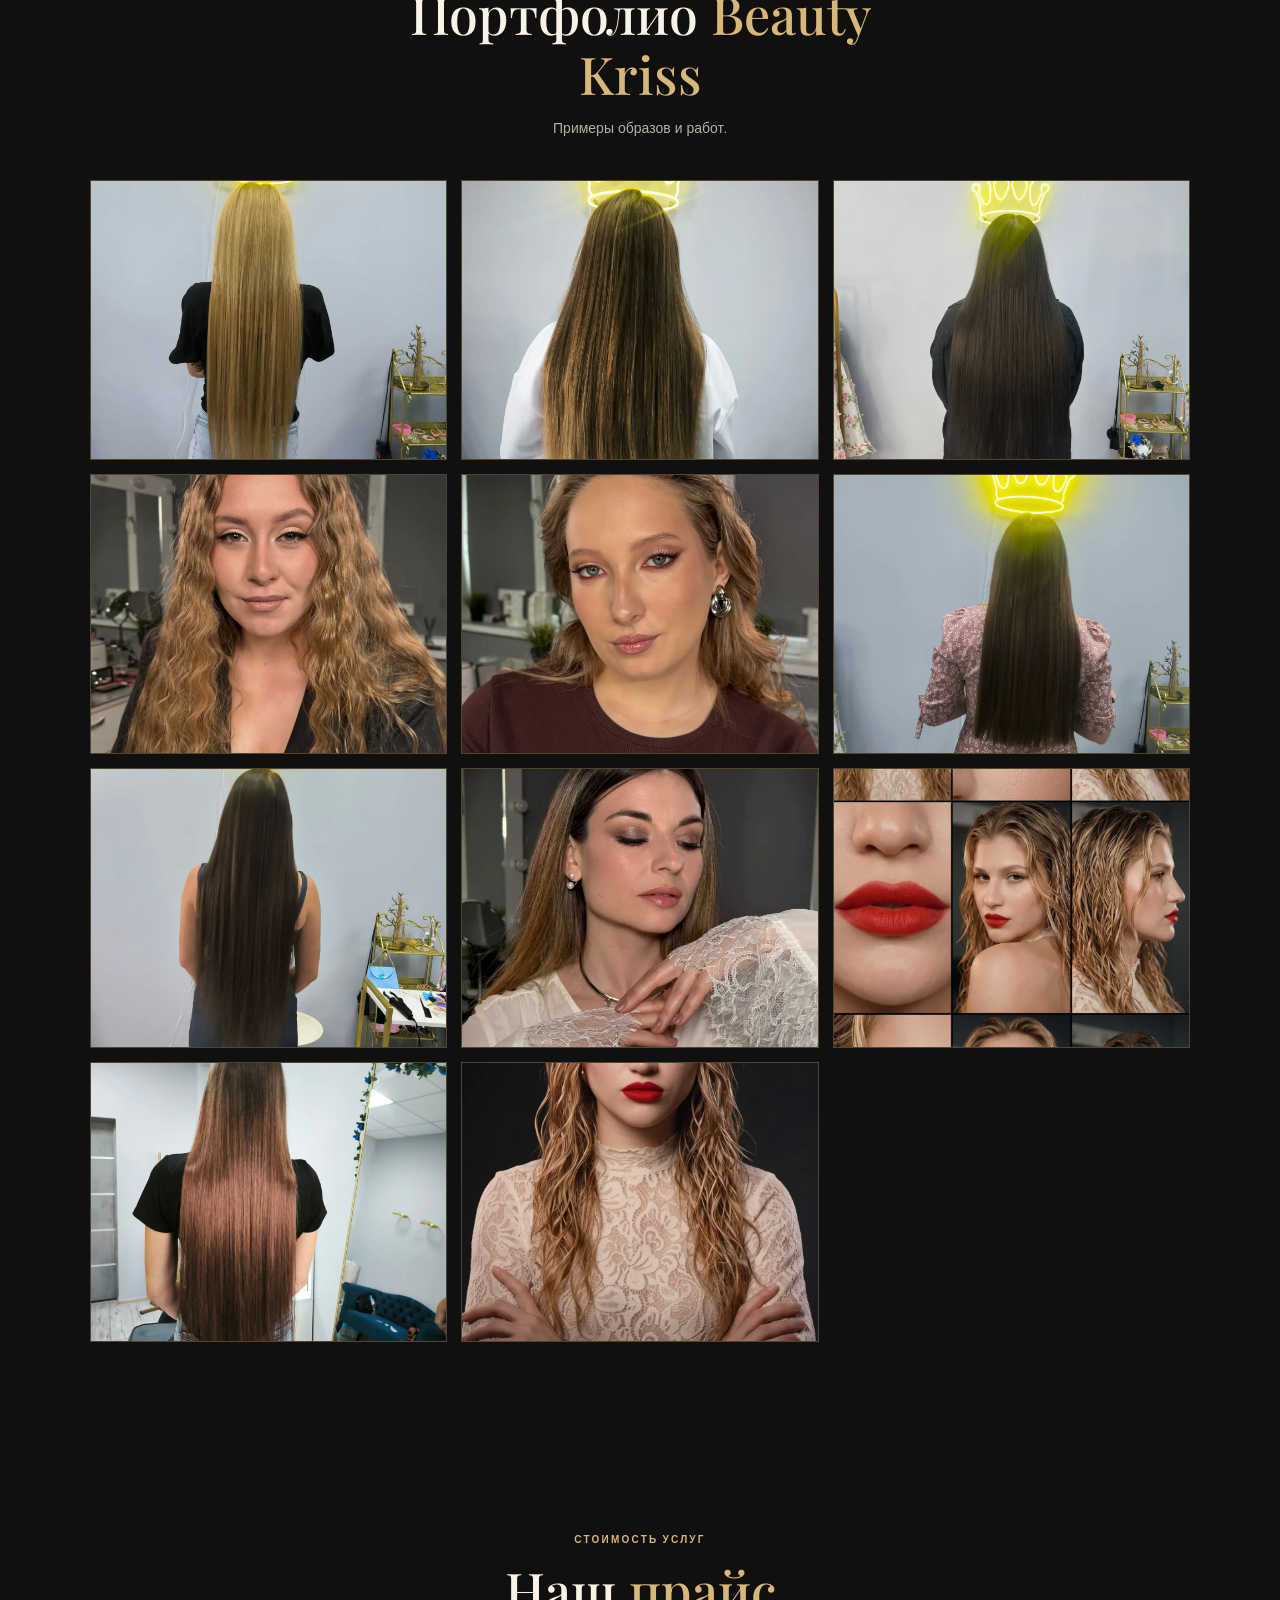
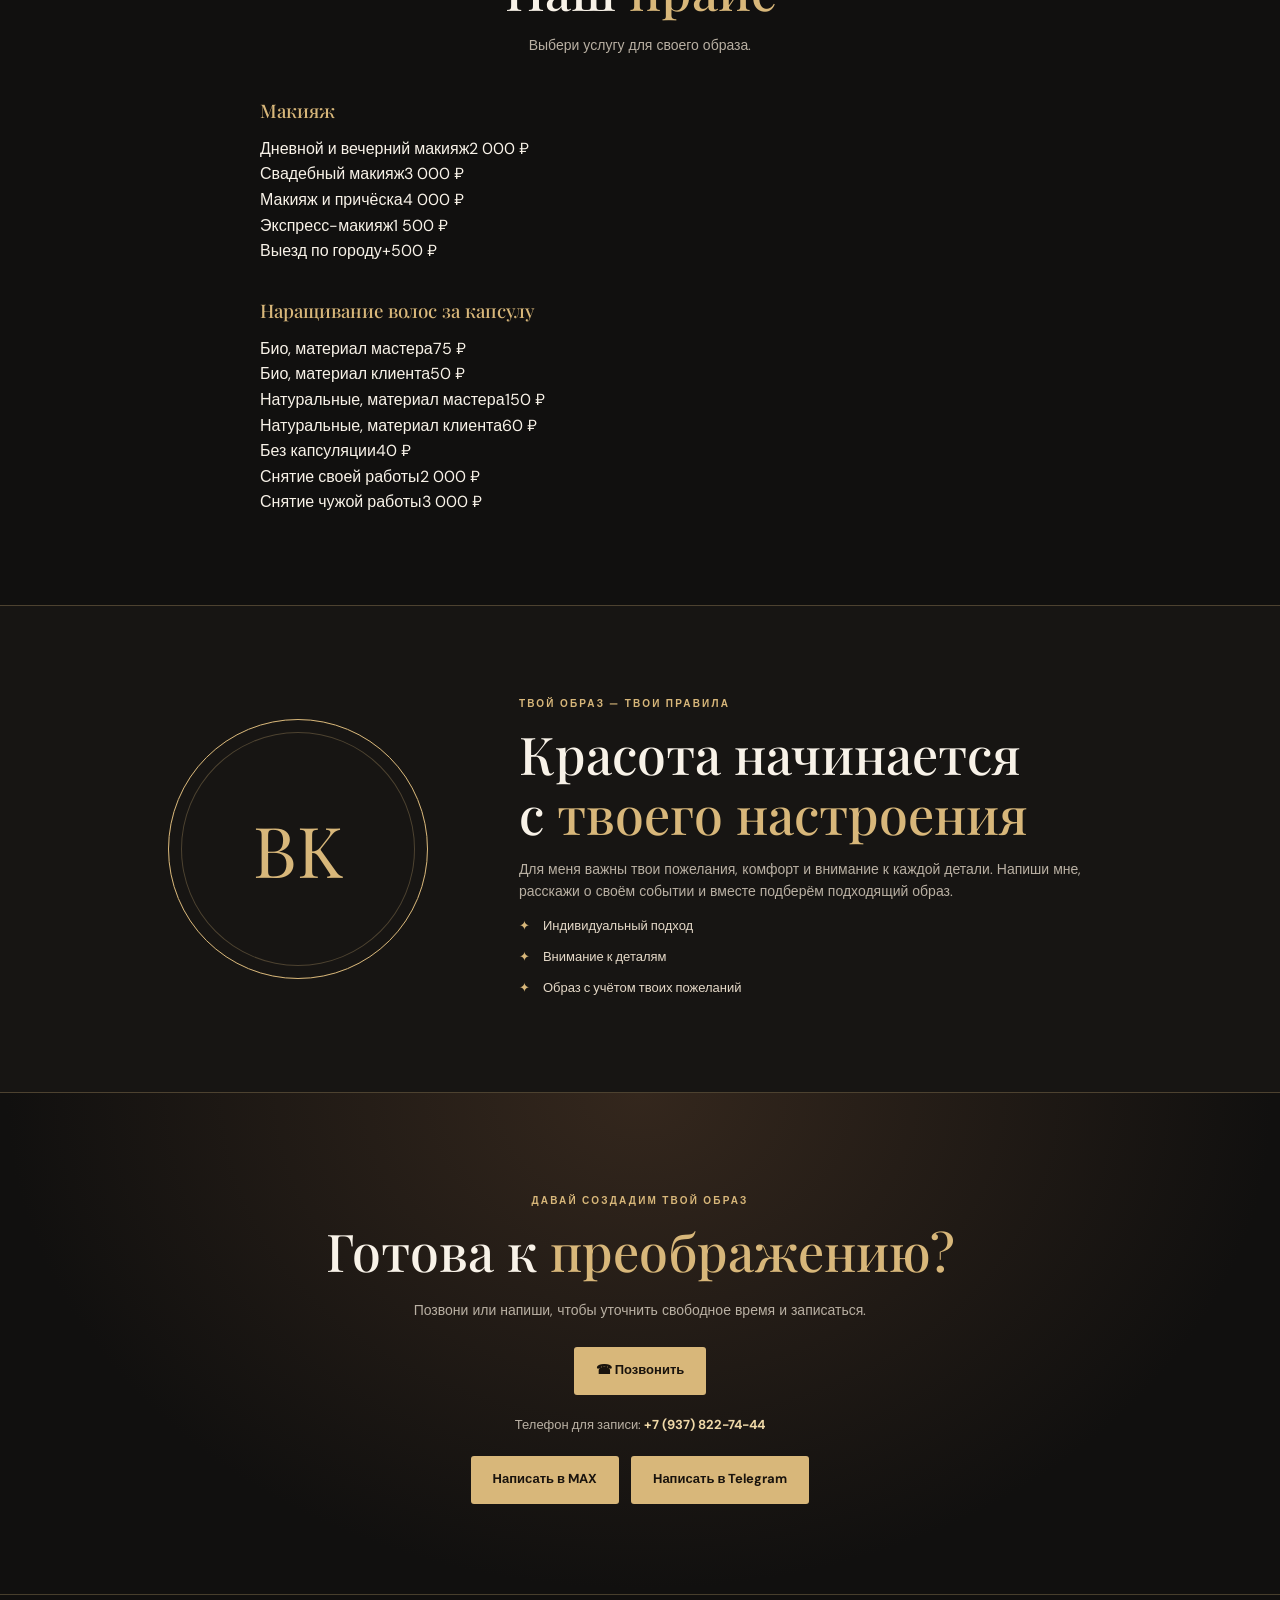
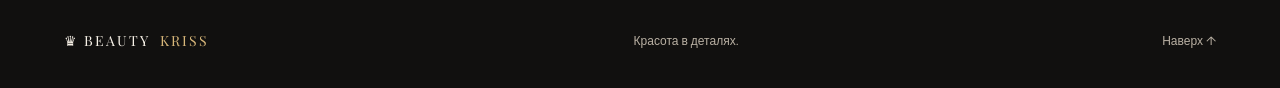
==== commit df93d8bf: "Change services heading to Я предлагаю" ====
--- a/index.html
+++ b/index.html
@@ -67,7 +67,7 @@
   <section class="section" id="services">
     <div class="section-heading">
       <p class="eyebrow">ЧТО Я ПРЕДЛАГАЮ</p>
-      <h2>Наши <span>услуги</span></h2>
+      <h2 class="services-title">Я <span>предлагаю</span></h2>
       <p>Красивый образ для важного дня или просто для себя.</p>
     </div>
 
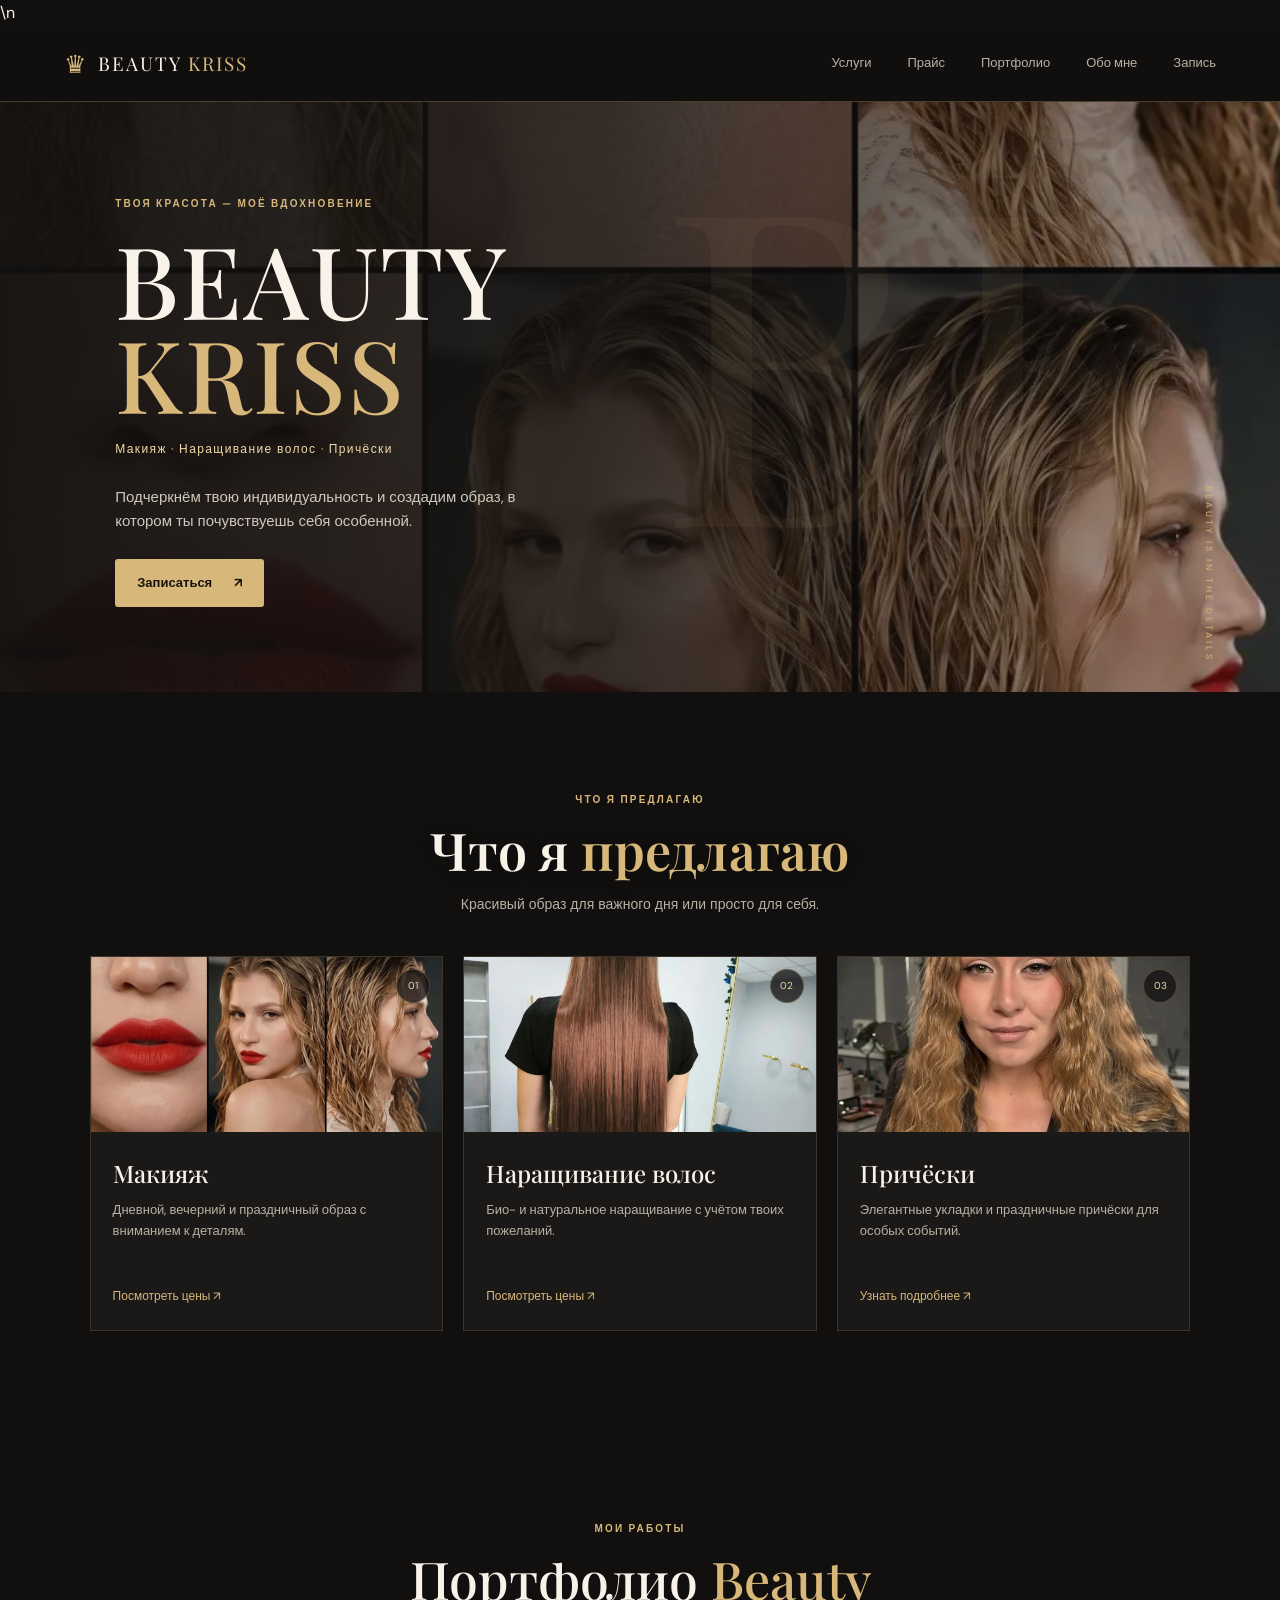
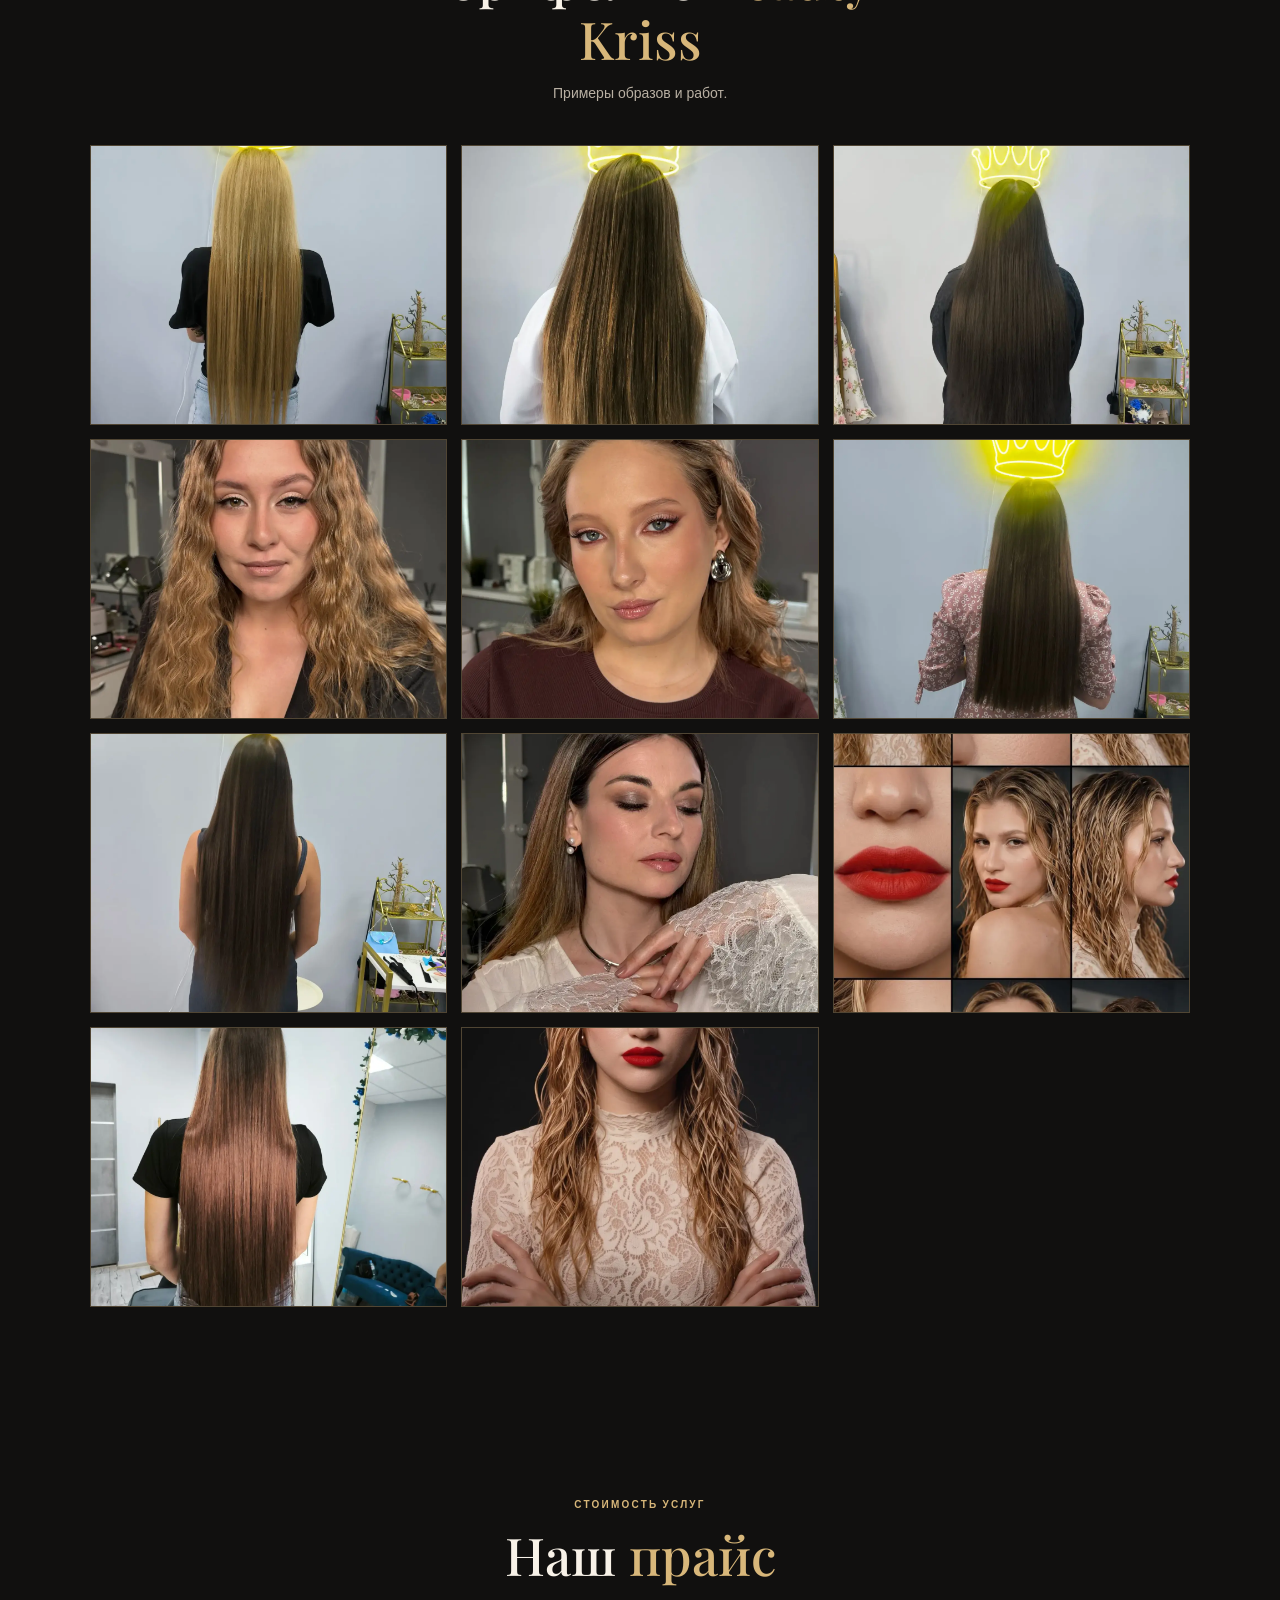
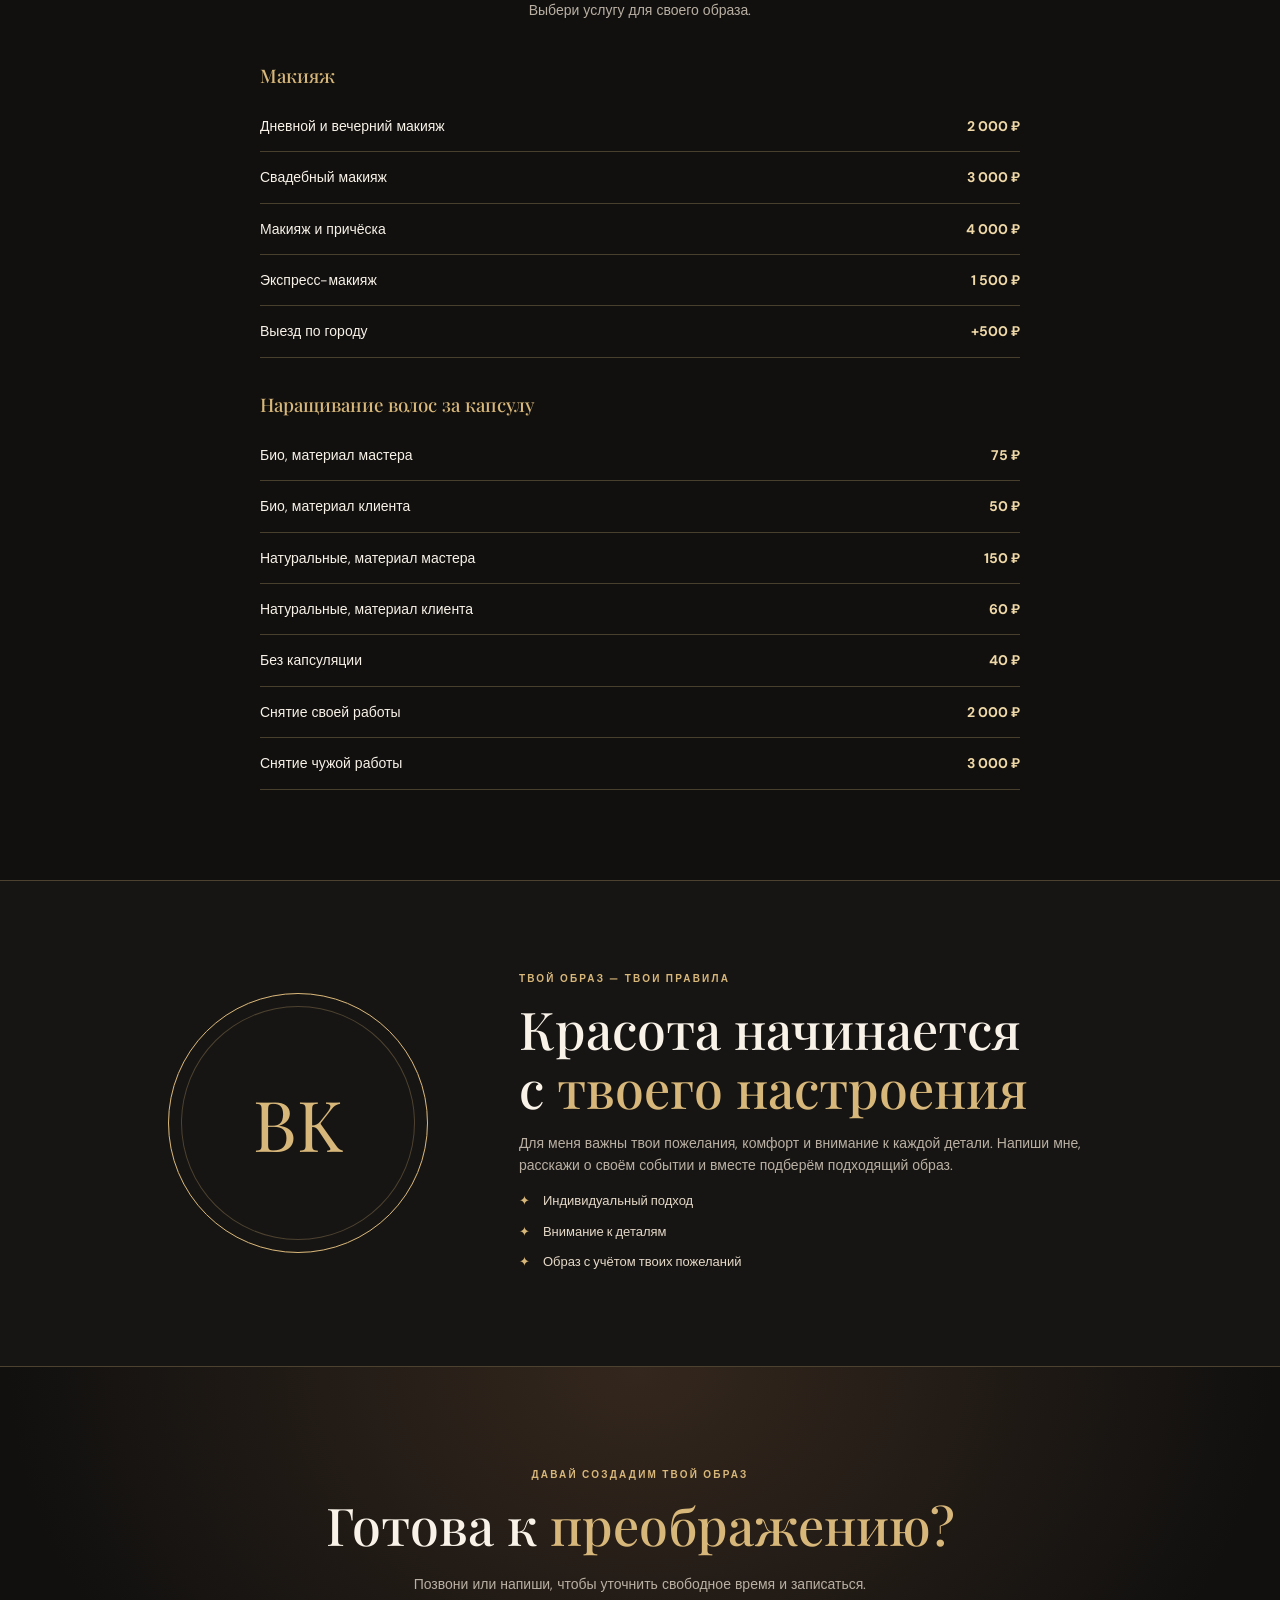
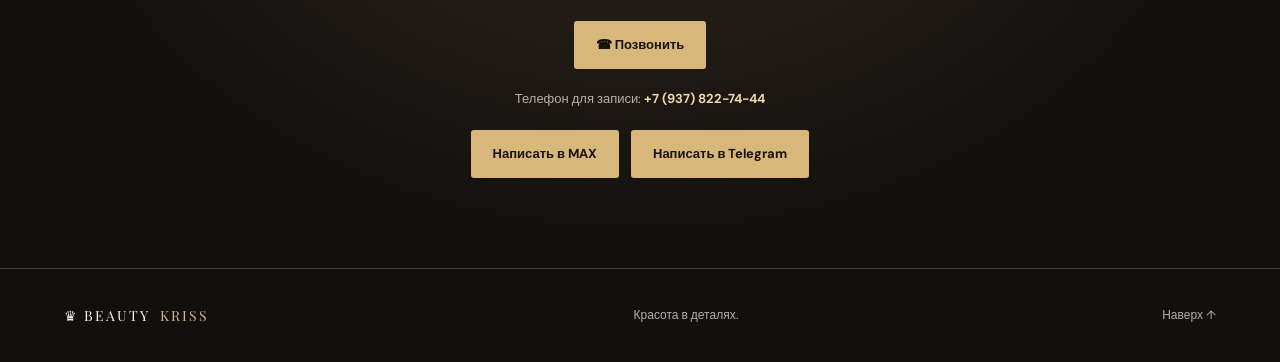
==== commit 51eb74d9: "Change heading to Что я предлагаю" ====
--- a/index.html
+++ b/index.html
@@ -67,7 +67,7 @@
   <section class="section" id="services">
     <div class="section-heading">
       <p class="eyebrow">ЧТО Я ПРЕДЛАГАЮ</p>
-      <h2 class="services-title">Я <span>предлагаю</span></h2>
+      <h2 class="services-title">Что я <span>предлагаю</span></h2>
       <p>Красивый образ для важного дня или просто для себя.</p>
     </div>
 
--- a/style.css
+++ b/style.css
@@ -41,7 +41,7 @@
 .section-heading > p:last-child, .contact-section > p:not(.eyebrow):not(.phone-hint):not(.small-note) { color: var(--muted); font-size: 14px; }
 .service-grid { display: grid; grid-template-columns: repeat(3, minmax(0, 1fr)); gap: 20px; max-width: 1120px; margin: auto; }
 .service-card { background: var(--panel); border: 1px solid rgba(216,183,122,.16); }
-.service-art { height: 210px; display: flex; align-items: flex-start; justify-content: flex-end; padding: 15px; background-color: #35271f; background-image: linear-gradient(145deg, rgba(216,183,122,.12), transparent 50%), radial-gradient(ellipse at 45% 80%, #805b40 0%, #38261d 42%, #191615 75%); }
+.service-art { height: 175px; display: flex; align-items: flex-start; justify-content: flex-end; padding: 15px; background-color: #35271f; background-image: linear-gradient(145deg, rgba(216,183,122,.12), transparent 50%), radial-gradient(ellipse at 45% 80%, #805b40 0%, #38261d 42%, #191615 75%); }
 .service-art span { color: var(--gold-light); border: 1px solid var(--line); border-radius: 50%; width: 34px; height: 34px; display: grid; place-items: center; font-size: 10px; }
 .hair-art { background-image: linear-gradient(145deg, rgba(216,183,122,.1), transparent 50%), radial-gradient(ellipse at 60% 75%, #654735 0%, #2a201a 50%, #171514 80%); }
 .style-art { background-image: linear-gradient(145deg, rgba(216,183,122,.12), transparent 50%), radial-gradient(ellipse at 40% 70%, #76513c 0%, #30221b 50%, #171514 80%); }
@@ -80,10 +80,42 @@
   .service-grid { grid-template-columns: 1fr; max-width: 440px; }
   .portfolio-grid { grid-template-columns: repeat(2, minmax(0, 1fr)); gap: 10px; }
   .portfolio-grid img { height: 165px; }
-  .service-art { height: 190px; }
+  .service-art { height: 155px; }
   .service-info p { min-height: 0; }
   .about-section { grid-template-columns: 1fr; gap: 32px; padding-top: 60px; padding-bottom: 60px; }
   .about-mark { width: 150px; font-size: 48px; }
   footer { flex-wrap: wrap; }
 }
 @media (prefers-reduced-motion: reduce) { html { scroll-behavior: auto; } *, *::before, *::after { transition: none !important; } }
+
+
+/* Service heading and readable price spacing */
+.services-title {
+  font-size: clamp(42px, 6vw, 62px);
+  font-weight: 600;
+  letter-spacing: .2px;
+  color: var(--cream);
+  text-shadow: 0 2px 18px rgba(0,0,0,.3);
+}
+.price-row {
+  display: flex;
+  align-items: baseline;
+  justify-content: space-between;
+  gap: 24px;
+  padding: 14px 0;
+  border-bottom: 1px solid var(--line);
+  color: var(--cream);
+  font-size: 14px;
+}
+.price-row span:first-child { min-width: 0; }
+.price-row span:last-child {
+  flex-shrink: 0;
+  white-space: nowrap;
+  color: var(--gold-light);
+  font-weight: 700;
+  padding-left: 10px;
+}
+@media (max-width: 420px) {
+  .price-row { gap: 14px; font-size: 13px; }
+  .price-row span:last-child { padding-left: 6px; }
+}
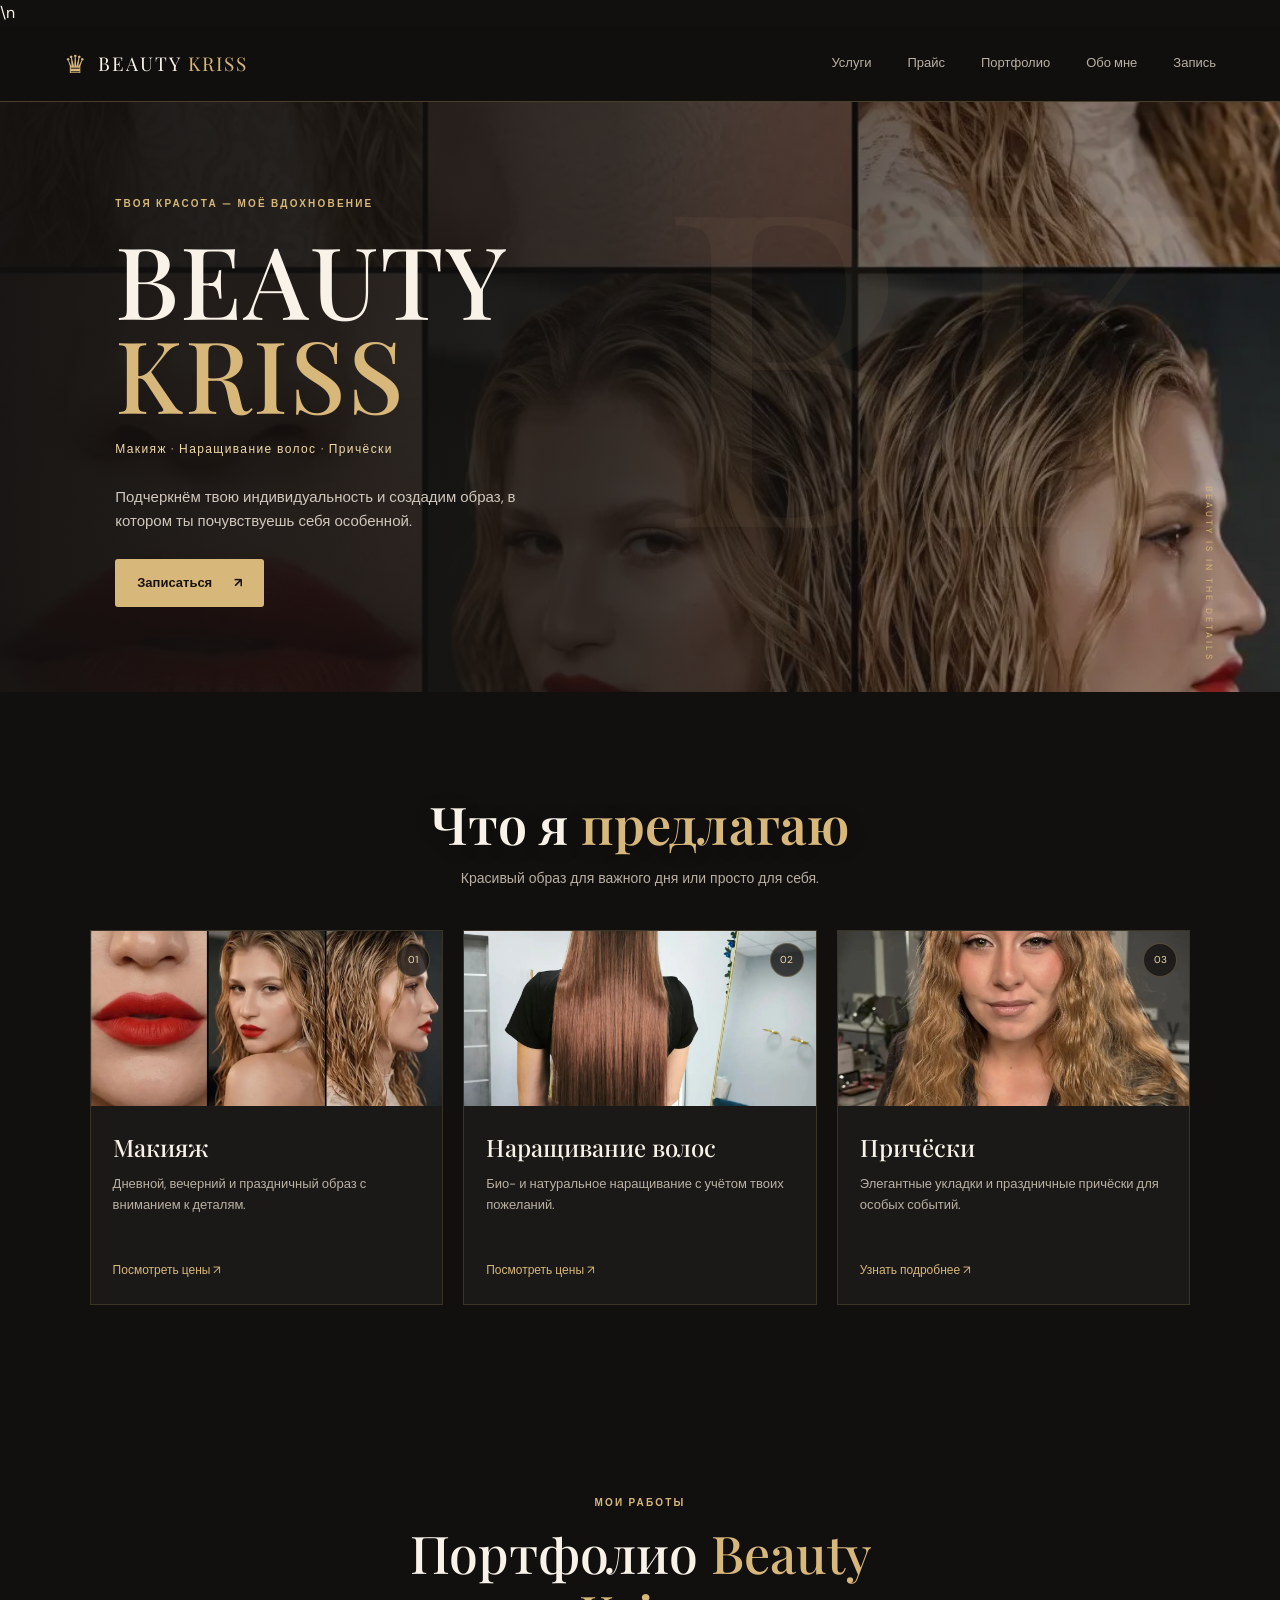
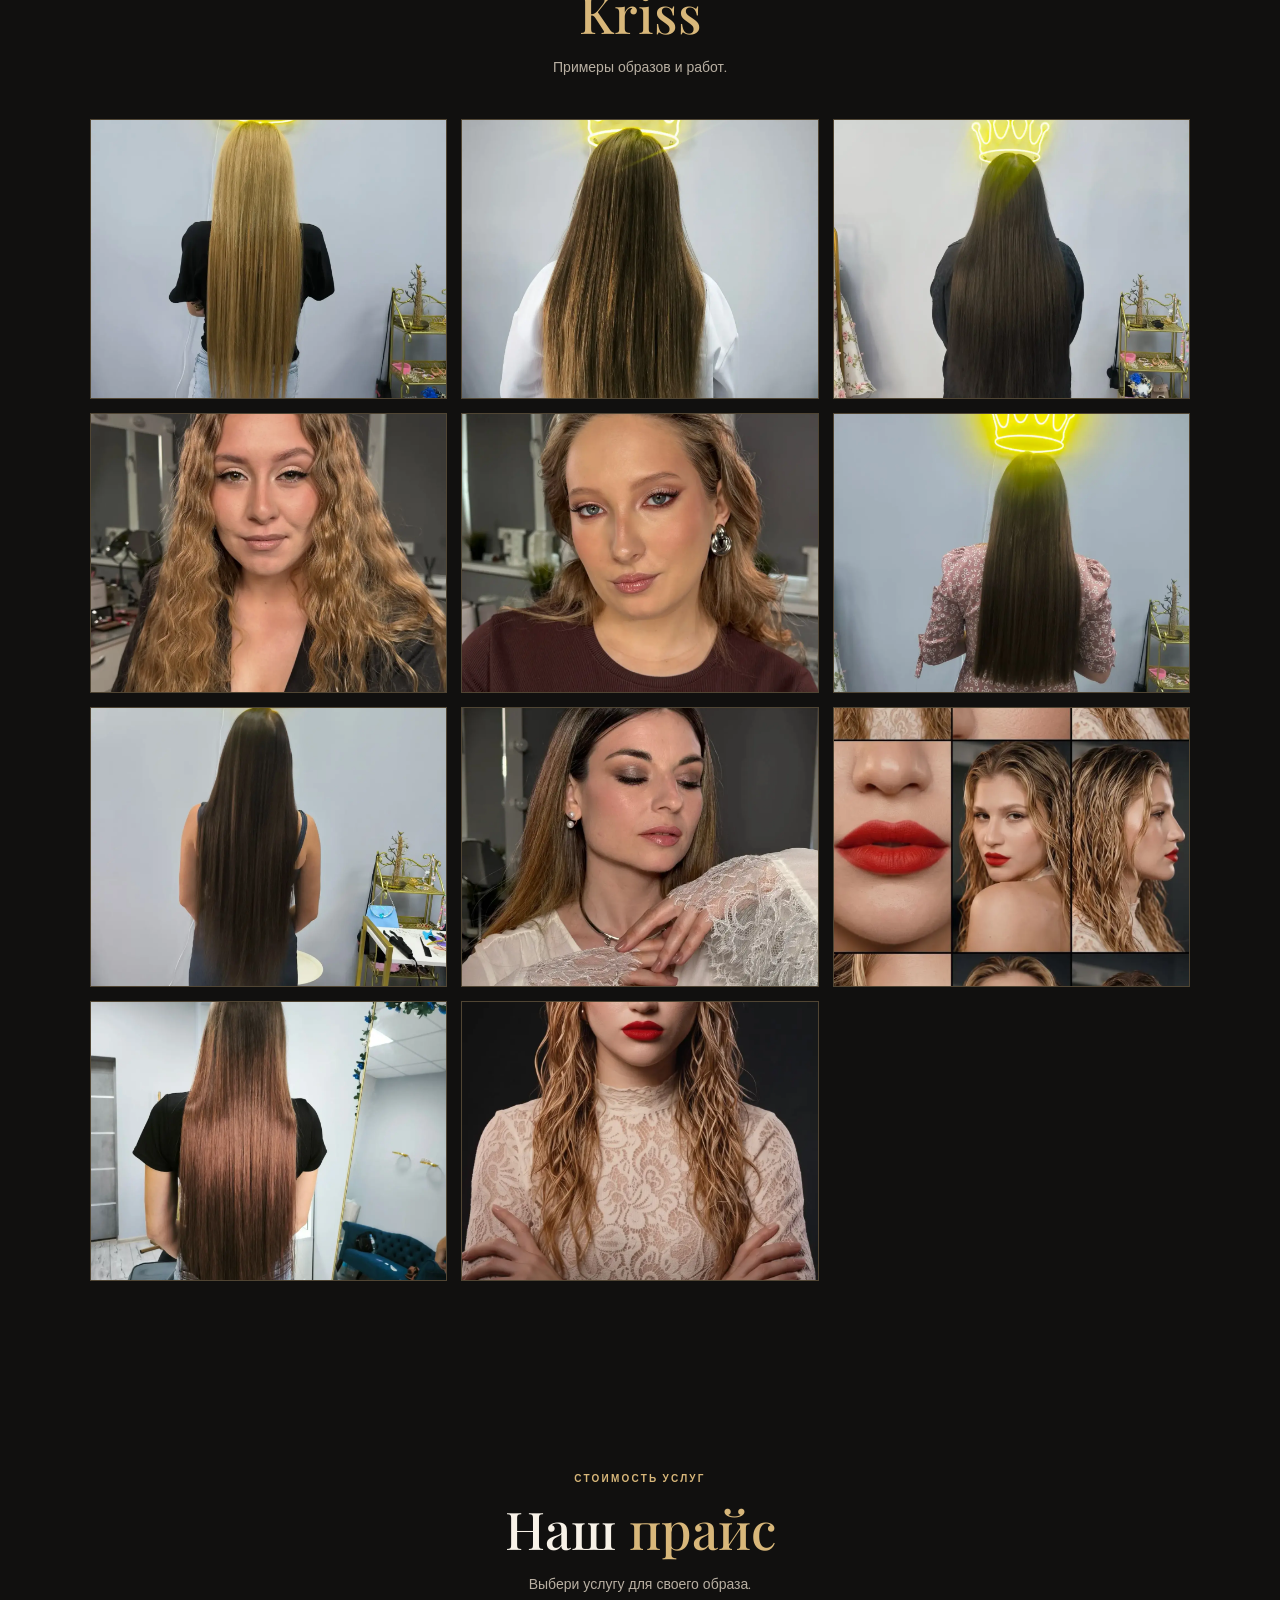
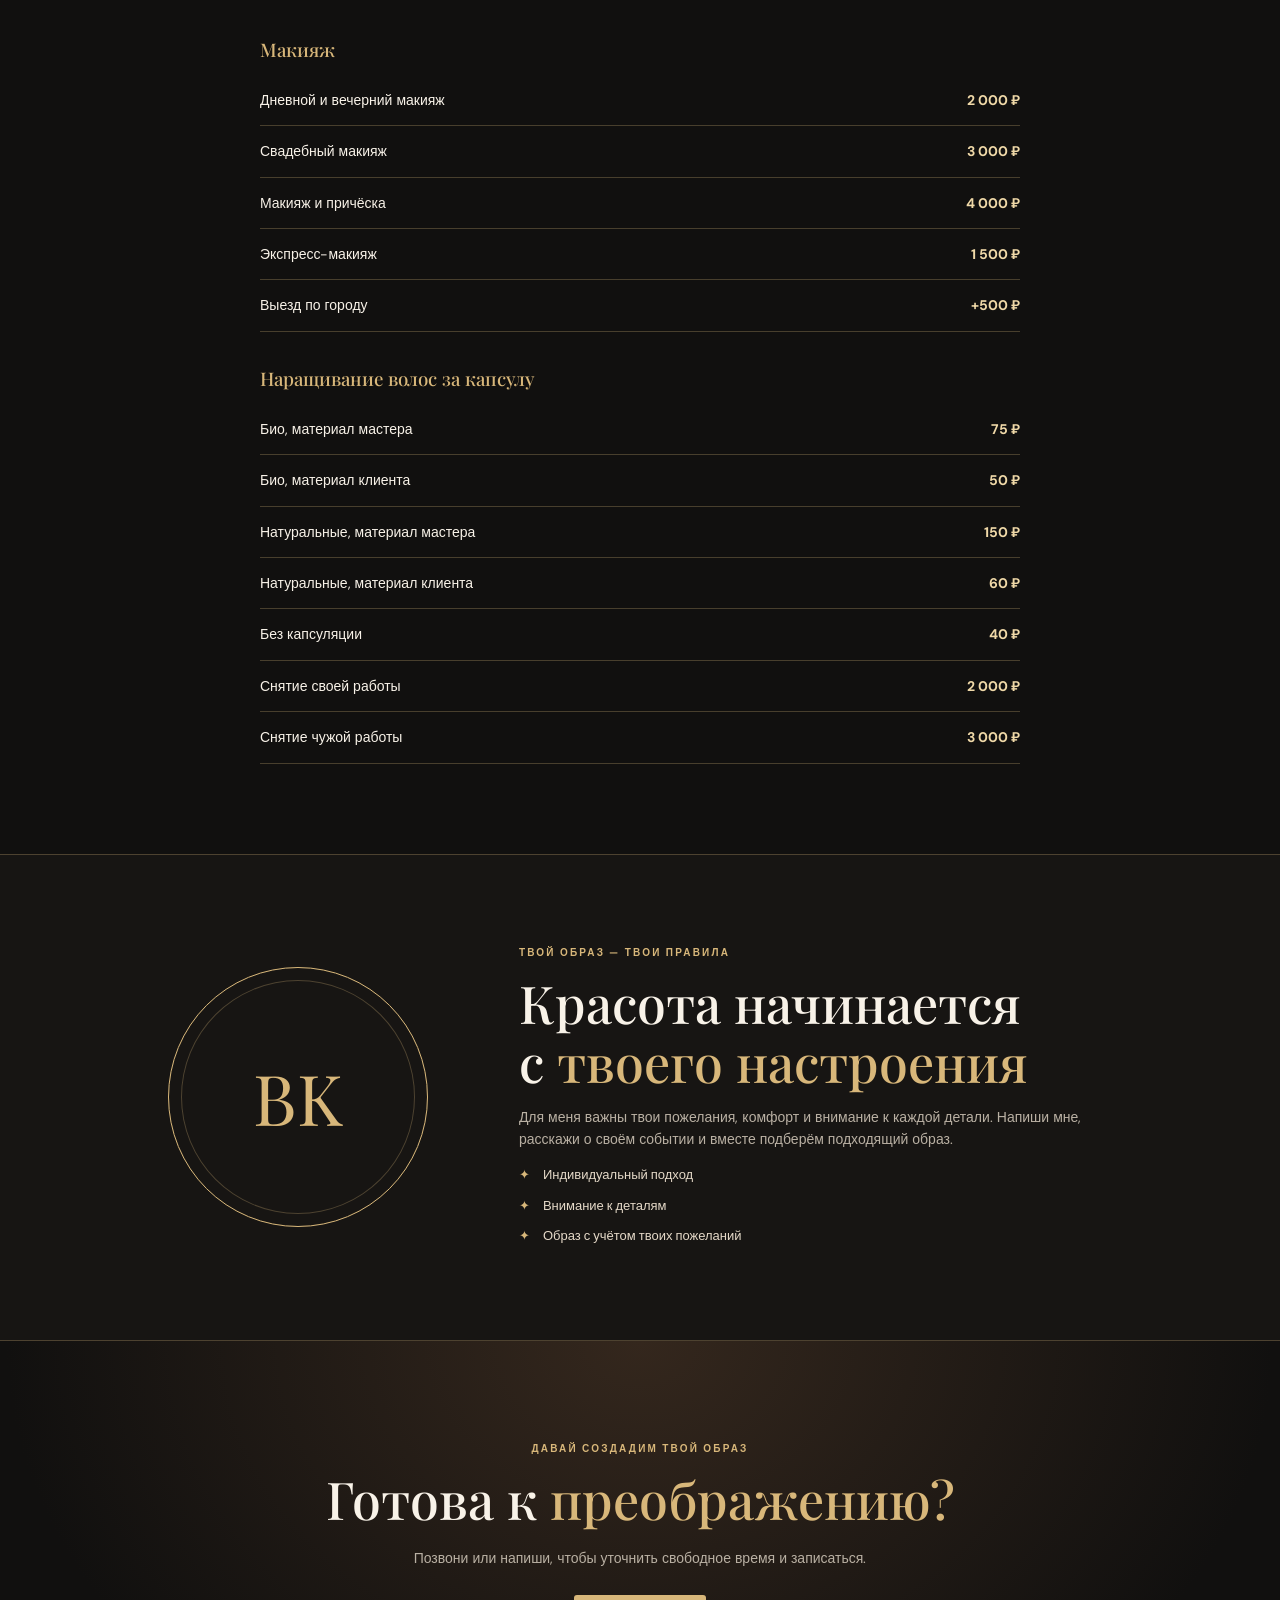
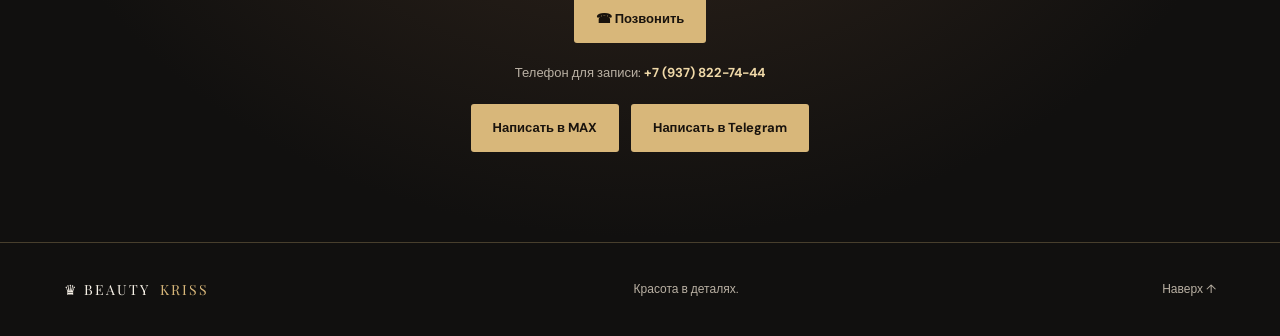
==== commit 27e2ac5b: "Remove small services eyebrow heading" ====
--- a/index.html
+++ b/index.html
@@ -66,7 +66,7 @@
 
   <section class="section" id="services">
     <div class="section-heading">
-      <p class="eyebrow">ЧТО Я ПРЕДЛАГАЮ</p>
+      
       <h2 class="services-title">Что я <span>предлагаю</span></h2>
       <p>Красивый образ для важного дня или просто для себя.</p>
     </div>
